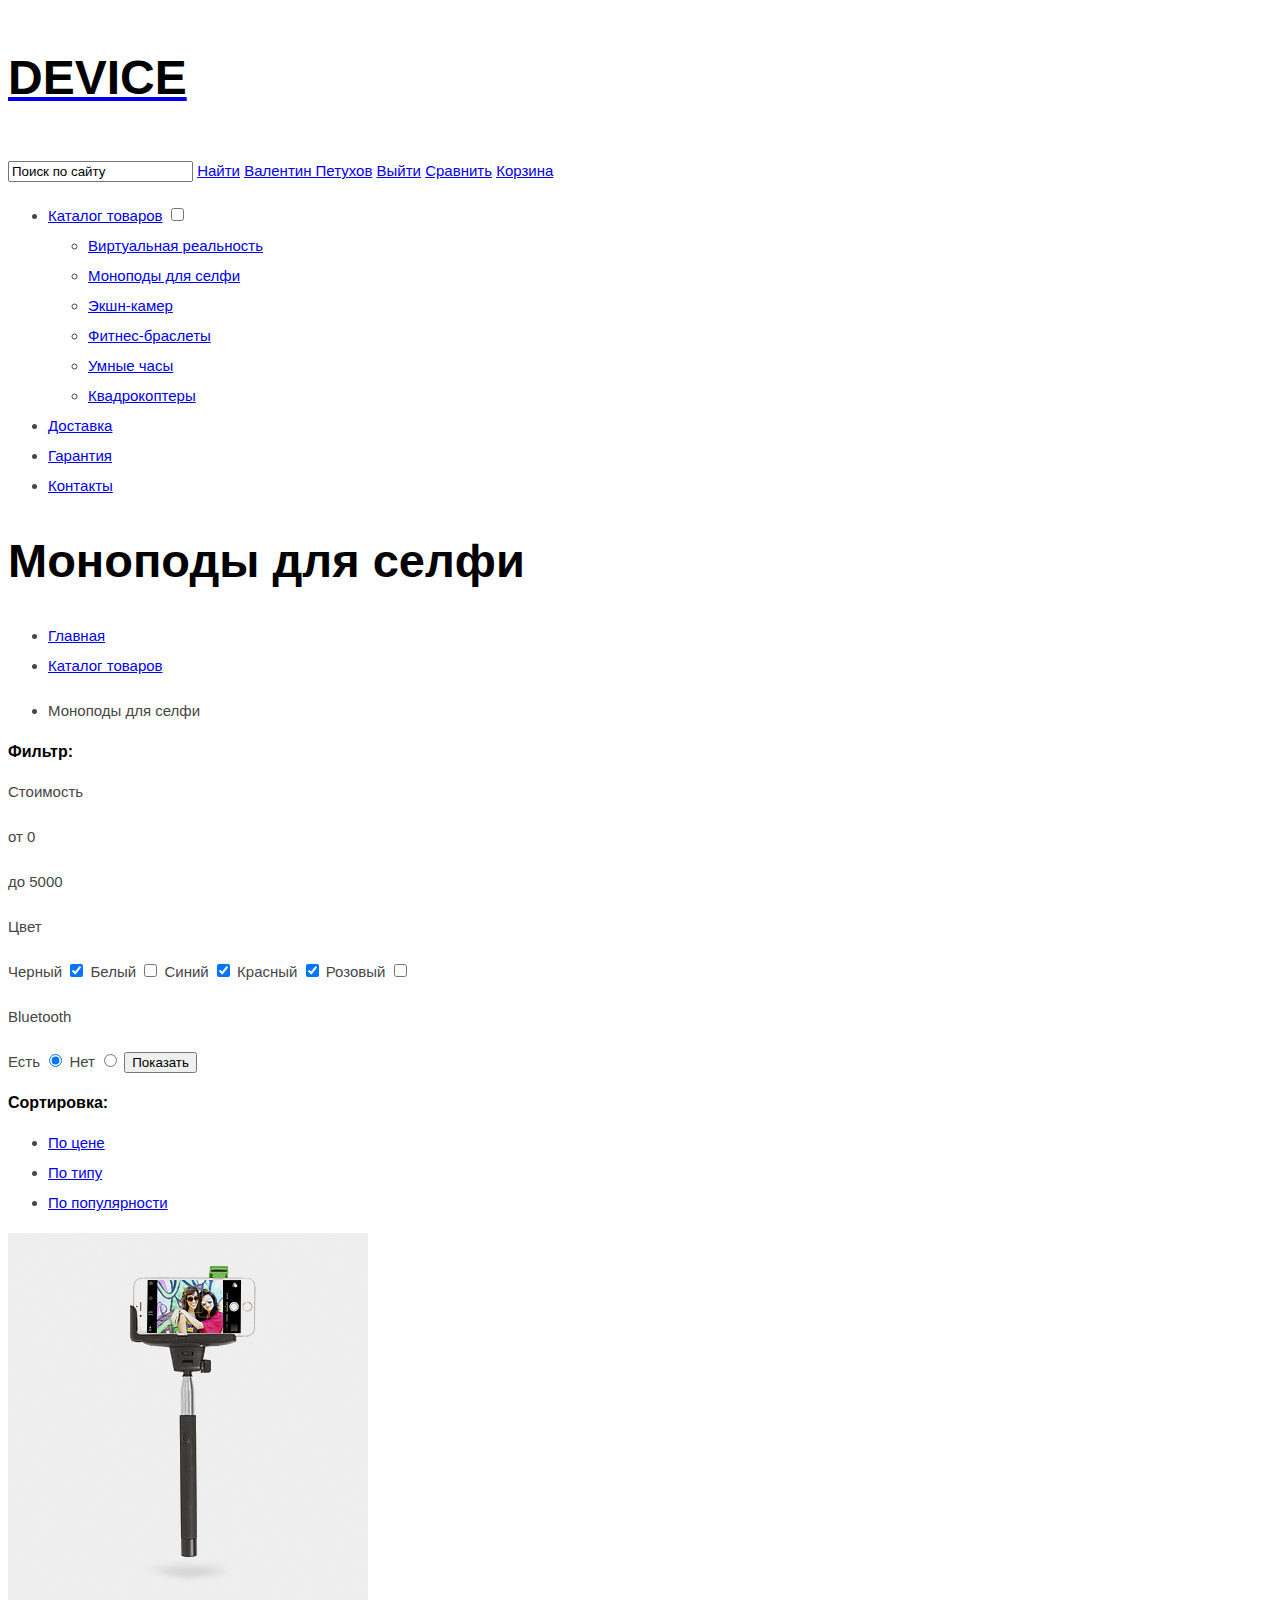
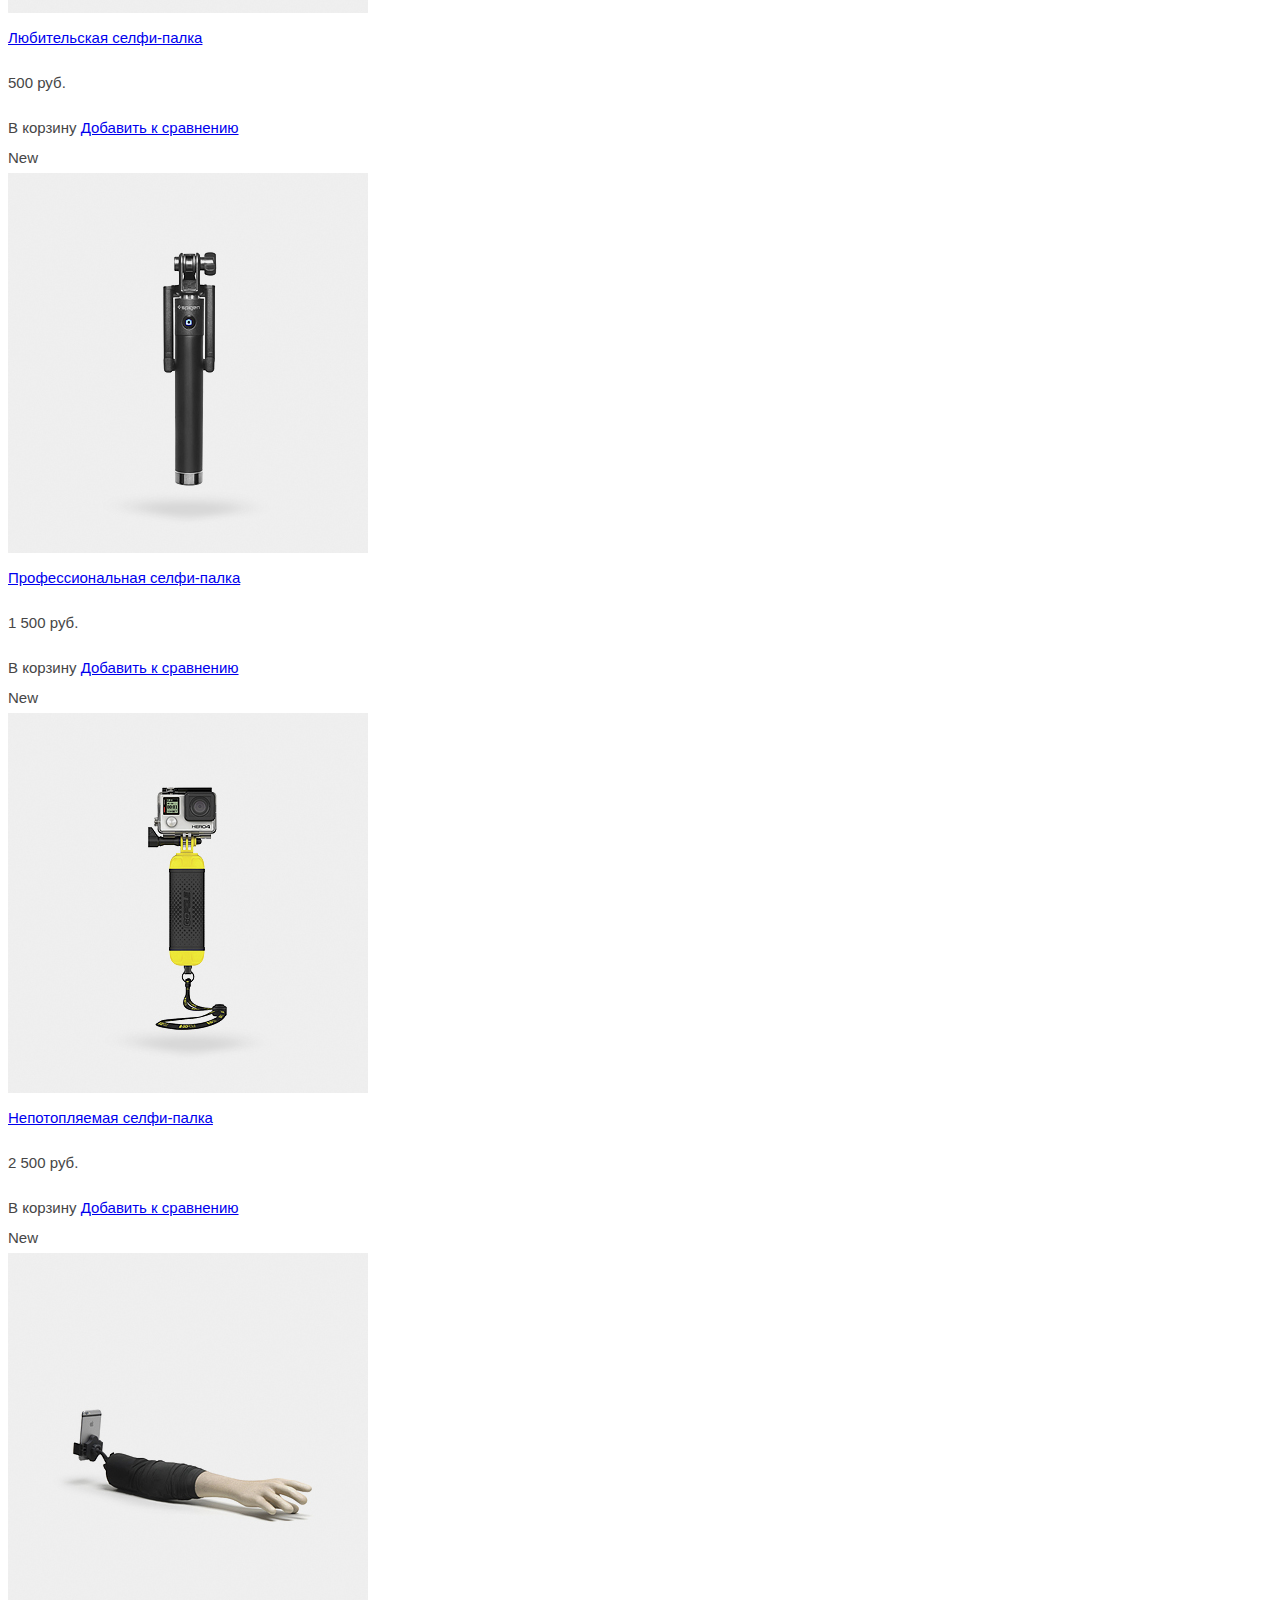
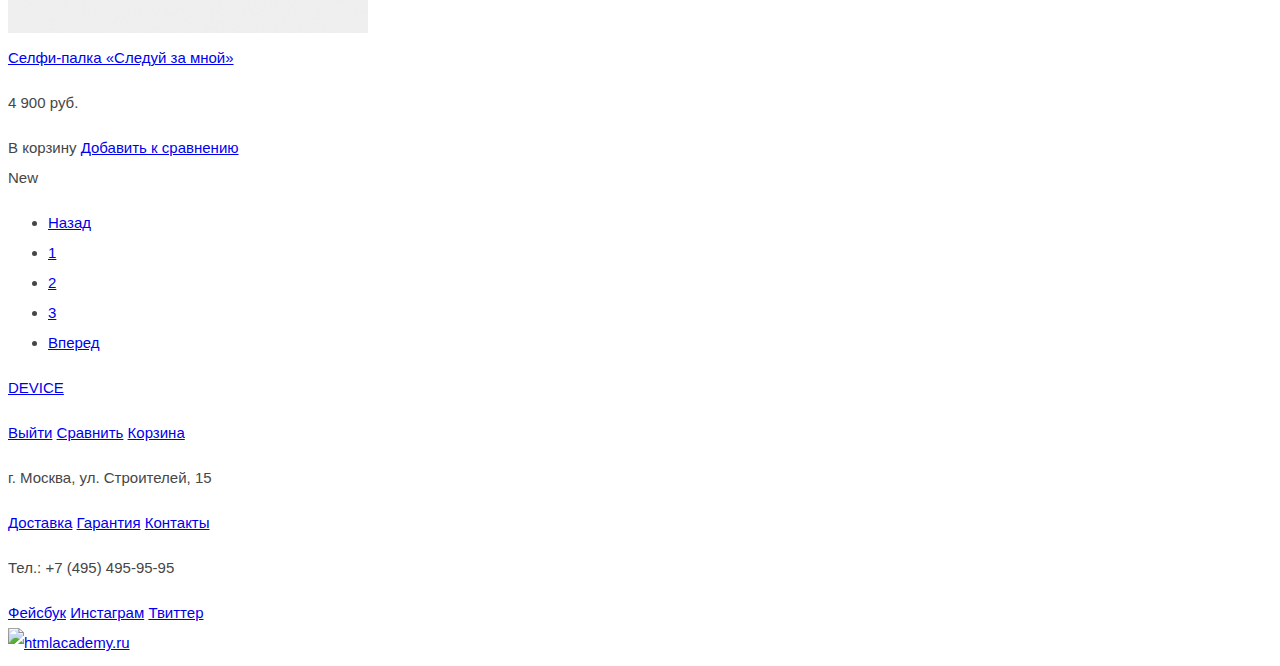
==== catalog.html @ cdef7f60 "Подготовил графику и текстовые стили" ====
<!DOCTYPE html>
<html lang="ru">
  <head>
    <meta charset="utf-8">
    <title>HTML Academy: Девайс</title>
    <link href="css/style.css" rel="stylesheet">
  </head>
  <body>
    <header class="main-header">
      <div class="header-container">
        <!--Лого, с ссылкой на главную-->
        <a href="/">
          <p class="header-logo">DEVICE</p>
        </a>
        <!--Контейнер с полем поиска, ссылками:
        на профиль, выйти, сравнить, корзина-->
        <div class="user-block">
          <input class="user-block-search" type="text" name="search"
          value="Поиск по сайту">
          <a class="btn-search" href="#">Найти</a> <!--?Кнопка Найти уникальная?-->
          <a class="user-block-person" href="#">Валентин Петухов</a>
          <a class="user-block-logout user-block-logout-active" href="#">Выйти</a>
          <a class="user-block-compare" href="#">Сравнить</a>
          <a class="user-block-basket" href="#">Корзина</a>
        </div>
        <!--Главное меню и выпадающее-->
        <nav class="main-nav">
          <ul class="main-nav-items">
            <li class="main-nav-item">
              <a class="main-nav-link" href="#">Каталог товаров</a>
              <input class="catalog-menu catalog-menu-active" type="checkbox"
              name="plus">
              <!--Выпадающее меню-->
              <ul class="sub-nav-items">
                <li class="sub-nav-item">
                  <a class="sub-nav-link" href="#">Виртуальная реальность</a>
                </li>
                <li class="sub-nav-item">
                  <a class="sub-nav-link" href="#">Моноподы для селфи</a>
                </li>
                <li class="sub-nav-item">
                  <a class="sub-nav-link" href="#">Экшн-камер</a>
                </li>
                <li class="sub-nav-item">
                  <a class="sub-nav-link" href="#">Фитнес-браслеты</a>
                </li>
                <li class="sub-nav-item">
                  <a class="sub-nav-link" href="#">Умные часы</a>
                </li>
                <li class="sub-nav-item">
                  <a class="sub-nav-link" href="#">Квадрокоптеры</a>
                </li>
              </ul>
            </li>
            <li class="main-nav-item">
              <a class="main-nav-link" href="#">Доставка</a>
            </li>
            <li class="main-nav-item">
              <a class="main-nav-link" href="#">Гарантия</a>
            </li>
            <li class="main-nav-item">
              <a class="main-nav-link" href="#">Контакты</a>
            </li>
          </ul>
        </nav>
      </div>
    </header>
    <main class="page-main">
      <!--Контейнер с заголовком, хлебными крошками, формой фильтрации,
      инструментами сортировки, отсортированными товарами, пагинацией-->
      <div class="page-main-container">
        <!--Блок с заголовком и хлебными крошками-->
          <h1 class="main-title">Моноподы для селфи</h1>
          <ul class="breadcrumbs">
            <li class="breadcrumbs-item">
              <a href="#">Главная</a>
            </li>
            <li class="breadcrumbs-item">
              <a href="#">Каталог товаров</a>
            </li>
            <li class="breadcrumbs-item">
              <p>Моноподы для селфи</p>
            </li>
          </ul>
        <!--Контейнер с формой фильтрации, инструментами сортировки,
        отсортированными товарами, пагинацией-->
        <div class="catalog">
          <!--Контейнер с формой фильтрации-->
          <div class="catalog-filter">
            <!--Форма с параметрами фильтрации-->
            <form class="form-filter" method="get">
              <p class="filter-title">Фильтр:</p>
              <p class="filter-txt">Стоимость</p>
              <!--Слайдер задает критерии по цене-->
              <div class="filter-slider">
                <div class="slider-stroke slider-stroke-lightgray"></div>
                <div class="slider-stroke slider-stroke-lightgreen"></div>
                <div class="slider-circle"></div>
                <div class="slider-circle"></div>
                <p class="slider-txt">от 0</p>
                <p class="slider-txt">до 5000</p>
              </div>
              <!--Чекбоксы по цветам и радиобаттоны bluetooth-->
              <p class="filter-txt">Цвет</p>
              <label>
                <span>Черный</span>
                <input class="color-choose" id="color-black" type="checkbox"
                name="black" checked>
              </label>
              <label>
                <span>Белый</span>
                <input class="color-choose" id="color-white" type="checkbox"
                name="white">
              </label>
              <label>
                <span>Синий</span>
                <input class="color-choose" id="color-blue" type="checkbox"
                name="blue" checked>
              </label>
              <label>
                <span>Красный</span>
                <input class="color-choose" id="color-red" type="checkbox"
                name="red" checked>
              </label>
              <label>
                <span>Розовый</span>
                <input class="color-choose" id="color-pink" type="checkbox"
                name="pink">
              </label>
              <!--Ниже радиобаттоны bluetooth-->
              <p class="filter-txt">Bluetooth</p>
              <label>
                <span>Есть</span>
                <input class="bluetooth-check" id="bluetooth-yes" type="radio"
                name="bluetooth-check" value="yes" checked> <!--Хорошо ли называть одинаково class и name?-->
              </label>
              <label>
                <span>Нет</span>
                <input class="bluetooth-check" id="bluetooth-no" type="radio"
                name="bluetooth-check" value="no">
              </label>
              <button class="btn" type="submit">Показать</button>
            </form>
          </div>
          <!--Контейнер содержит контейнеры с сортировкой,
          выдачей товаров, пагинацией-->
          <div class="catalog-content">
            <!--Контейнер содержит инструменты сортировки-->
            <div class="catalog-sort">
              <p class="catalog-sort-title">Сортировка:</p>
              <ul class="catalog-sort-menu">
                <li class="sort-menu-item sort-menu-item-active">
                  <a href="#">По цене</a>
                </li>
                <li class="sort-menu-item">
                  <a href="#">По типу</a>
                </li>
                <li class="sort-menu-item">
                  <a href="#">По популярности</a>
                </li>
              </ul>
              <div class="sort-menu-arrow-up"></div>
              <div class="sort-menu-arrow-down sort-menu-arrow-down-active"></div>
            </div>
            <!--Контейнер содержит отсортированные товары-->
            <div class="catalog-items">
              <!--Карточка товара-->
              <div class="catalog-item">
                <!--Картинка товара-->
                <img class="item-img" src="img/catalog-item-1.jpg"
                width="360" height="380" alt="Любительская селфи-палка"> <!--При наведении на картинку, она фейдится-->
                <!--Название товара (ссылка)-->
                <div class="item-txt">
                  <a class="item-name" href="#"> <!-- * 3.13 Ссылкой на отдельную страницу товара является только название товара (отдельную страницу верстать не нужно).-->
                    Любительская селфи-палка
                  </a>
                  <p class="item-price">500 руб.</p>
                </div>
                <div class="item-to-basket">
                <a class="btn">В корзину</a>
                <a class="add-to-compare" href="#">Добавить к сравнению</a>
                </div>
                <div class="new-sign"> <!--* 3.15 У любого товара может быть метка «new»-->
                  New
                </div>
              </div>
              <!--Карточка товара-->
              <div class="catalog-item">
                <img class="item-img" src="img/catalog-item-2.jpg"
                width="360" height="380" alt="Профессиональная селфи-палка"> <!--При наведении на картинку, она фейдится-->
                <div class="item-txt">
                  <a class="item-name" href="#"> <!-- * 3.13 Ссылкой на отдельную страницу товара является только название товара (отдельную страницу верстать не нужно).-->
                    Профессиональная селфи-палка
                  </a>
                  <p class="item-price">1 500 руб.</p>
                </div>
                <div class="item-to-basket">
                <a class="btn">В корзину</a>
                <a class="add-to-compare" href="#">Добавить к сравнению</a>
                </div>
                <div class="new-sign"> <!--* 3.15 У любого товара может быть метка «new»-->
                  New
                </div>
              </div>
              <!--Карточка товара-->
              <div class="catalog-item">
                <img class="item-img" src="img/catalog-item-3.jpg"
                width="360" height="380" alt="Непотопляемая селфи-палка"> <!--При наведении на картинку, она фейдится-->
                <div class="item-txt">
                  <a class="item-name" href="#"> <!-- * 3.13 Ссылкой на отдельную страницу товара является только название товара (отдельную страницу верстать не нужно).-->
                    Непотопляемая селфи-палка
                  </a>
                  <p class="item-price">2 500 руб.</p>
                </div>
                <div class="item-to-basket">
                <a class="btn">В корзину</a>
                <a class="add-to-compare" href="#">Добавить к сравнению</a>
                </div>
                <div class="new-sign"> <!--* 3.15 У любого товара может быть метка «new»-->
                  New
                </div>
              </div>
              <!--Карточка товара-->
              <div class="catalog-item">
                <img class="item-img" src="img/catalog-item-4.jpg" 
                width="360" height="380" alt="Селфи-палка «Следуй за мной»"> <!--При наведении на картинку, она фейдится-->
                <div class="item-txt">
                  <a class="item-name" href="#"> <!-- * 3.13 Ссылкой на отдельную страницу товара является только название товара (отдельную страницу верстать не нужно).-->
                    Селфи-палка «Следуй за мной»
                  </a>
                  <p class="item-price">4 900 руб.</p>
                </div>
                <div class="item-to-basket">
                <a class="btn">В корзину</a>
                <a class="add-to-compare" href="#">Добавить к сравнению</a>
                </div>
                <div class="new-sign new-sign-active"> <!--* 3.15 У любого товара может быть метка «new»-->
                  New
                </div>
              </div>
            </div>
            <!--Контейнер с пагинацией-->
            <ul class="pagination-items">
              <li class="pagination-item">
                <a href="#">Назад</a>
              </li>
              <li class="pagination-item pagination-item-active">
                <a href="#">1</a>
              </li>
              <li class="pagination-item">
                <a href="#">2</a>
              </li>
              <li class="pagination-item">
                <a href="#">3</a>
              </li>
              <li class="pagination-item">
                <a href="#">Вперед</a>
              </li>
            </ul>
          </div>
        </div>
      </div>
    </main>
    <footer class="main-footer">
      <div class="footer-container">
        <!--Контейнер с лого, войти, сравнить, корзина-->
        <div class="footer-user-block">
          <a href="/">
            <p class="footer-logo">DEVICE</p>
          </a>
          <a class="user-block-logout" href="#">Выйти</a>
          <a class="user-block-compare" href="#">Сравнить</a>
          <a class="user-block-basket" href="#">Корзина</a>
        </div>
        <!--Контейнер с телефоном, пунктами меню-->
        <div class="footer-nav-contacts">
          <p class="footer-address">г. Москва, ул. Строителей, 15</p>
          <a class="footer-nav-link" href="#">Доставка</a>
          <a class="footer-nav-link" href="#">Гарантия</a>
          <a class="footer-nav-link" href="#">Контакты</a>
          <p class="footer-phone">Тел.: +7 (495) 495-95-95</p>
        </div>
        <!--Контейнер с чертой, кнопками соцсетей, ссылкой на HTML academy-->
        <div class="footer-social">
          <div class="stroke stroke-yellow"></div>
          <div class="footer-social-items">
            <a class="social-btn social-btn-fb" href="#">Фейсбук</a>
            <a class="social-btn social-btn-insta" href="#">Инстаграм</a>
            <a class="social-btn social-btn-twi" href="#">Твиттер</a>
          </div>
          <div class="footer-copyright">
            <a class="footer-copyright-link"
            href="https://htmlacademy.ru/intensive/htmlcss">
              <img src="img/icon-HTMLacademy-logo.svg"
              width="27px" height="34px" alt="htmlacademy.ru">
            </a>
          </div>
        </div>
      </div>
    </footer>
  </body>
</html>
---- css/style.css ----
body {
  font-size: 15px;
  line-height: 30px;
  color: #464646;
  font-weight: 300;
  font-family: Open Sans, sans-serif;
}

/*Логотип*/
.header-logo {
  font-size: 48px; /*?Точно будем делать текстом?*/
  line-height: 60px;
  color: #000000;
  font-weight: 800;
  font-family: Gilroy, sans-serif;
  text-transform: capitalize;
}

/*Заголовок (слайдер)*/
.index-content-header {
  font-size: 47px;
  line-height: 57px;
  color: #000000;
  font-weight: 800;
  font-family: Gilroy, sans-serif;
}

/*Порядковый номер (слайдер)*/
.slider-number {
  font-size: 180px;
  line-height: 180px;
  color: #ffffff;
  font-weight: 800;
  font-family: Gilroy, sans-serif;
}

/*Заголовок таблицы (слайдер)*/
th {
  font-size: 13px;
  line-height: 20px;
  color: #464646;
  font-weight: 300;
  font-family: Open Sans, sans-serif;
}

/*Текст в таблице (слайдер)*/
td {
  font-size: 36px;
  line-height: 44px;
  color: #000000;
  font-weight: 300;
  font-family: Gilroy, sans-serif;
}

/*Заголовок каталога*/
.main-title {
  font-size: 47px;
  line-height: 57px;
  color: #000000;
  font-weight: 800;
  font-family: Gilroy, sans-serif;
}

/*Заголовок фильтра*/
.filter-title {
  font-size: 16px;
  line-height: 1.2em;
  color: #000000;
  font-weight: 800;
  font-family: Gilroy, sans-serif;
}

/*Заголовок сортировки*/
.catalog-sort-title {
  font-size: 16px;
  line-height: 1.2em;
  color: #000000;
  font-weight: 800;
  font-family: Gilroy, sans-serif;
}

/*Лучше сделать так?
.filter-title,
.catalog-sort-title {
  font-size: 16px;
  line-height: 1.2em;
  color: #000000;
  font-weight: 800;
  font-family: Gilroy, sans-serif;
}
*/
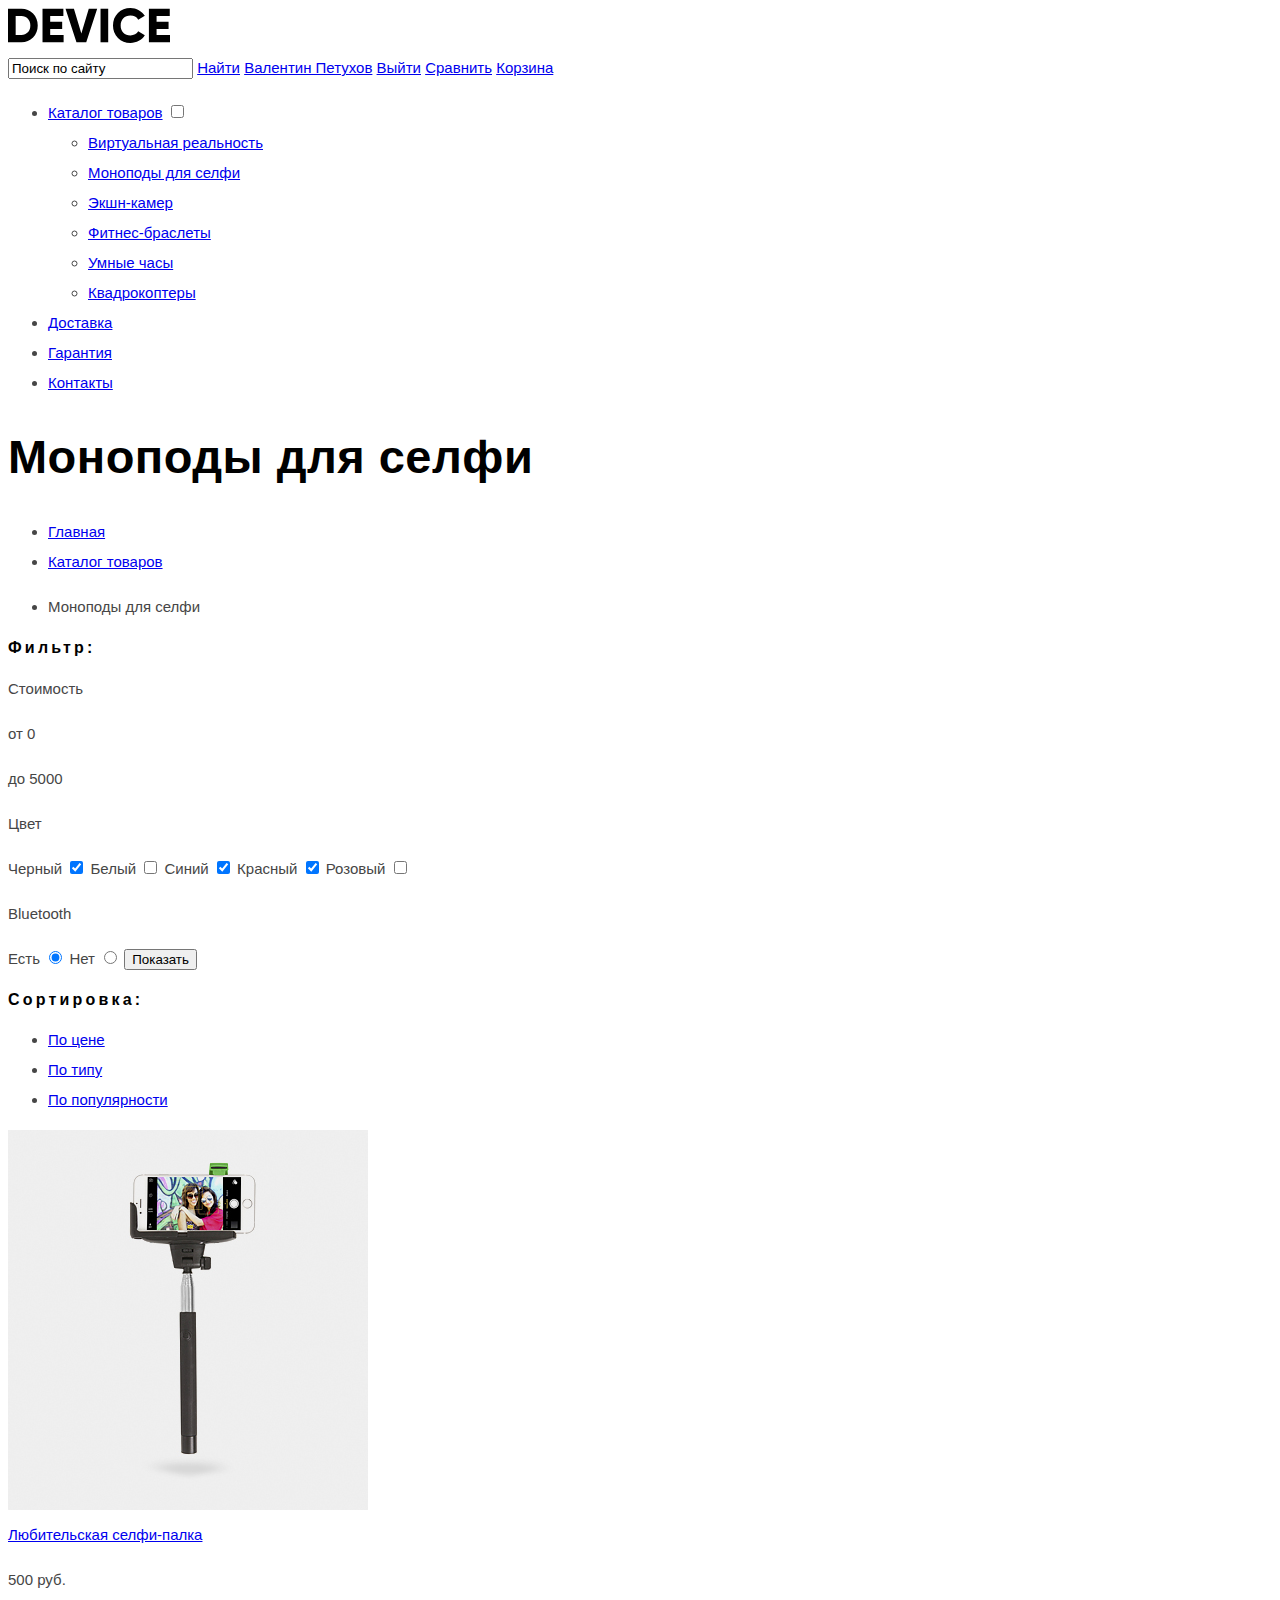
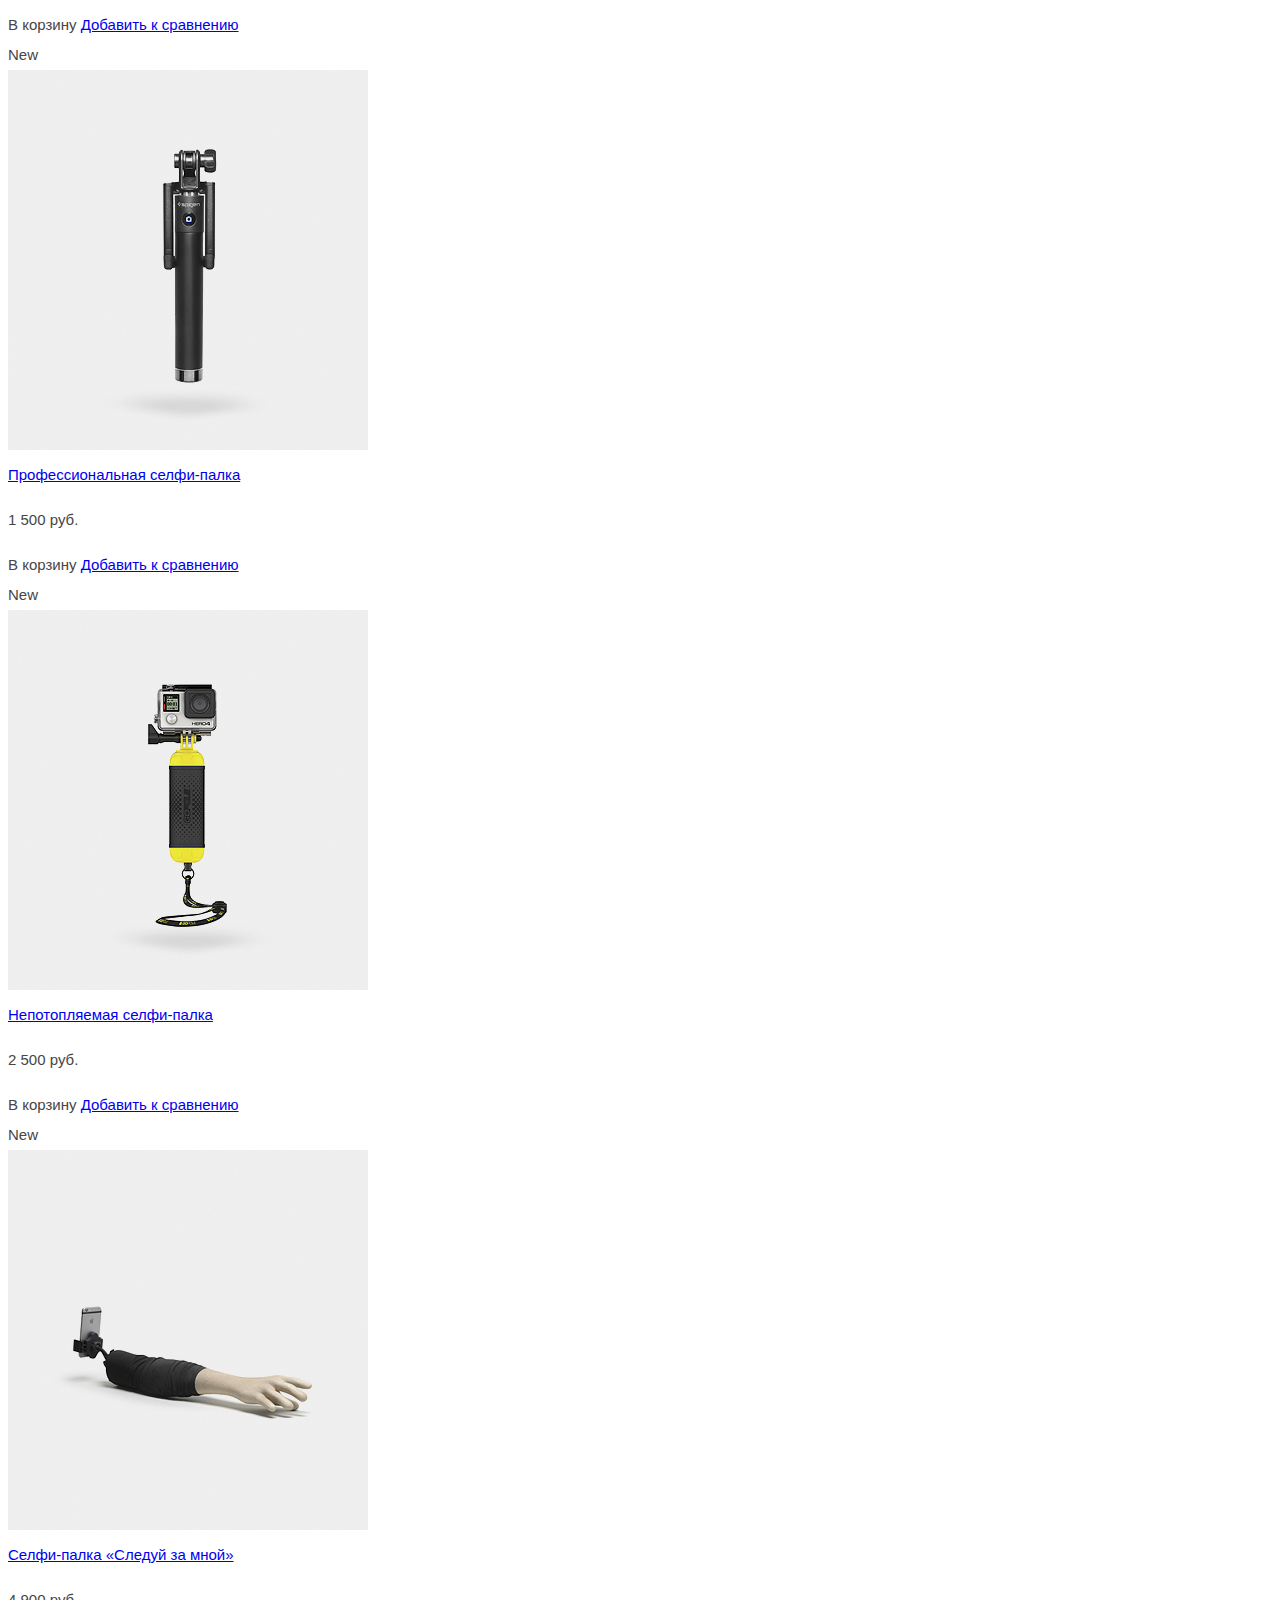
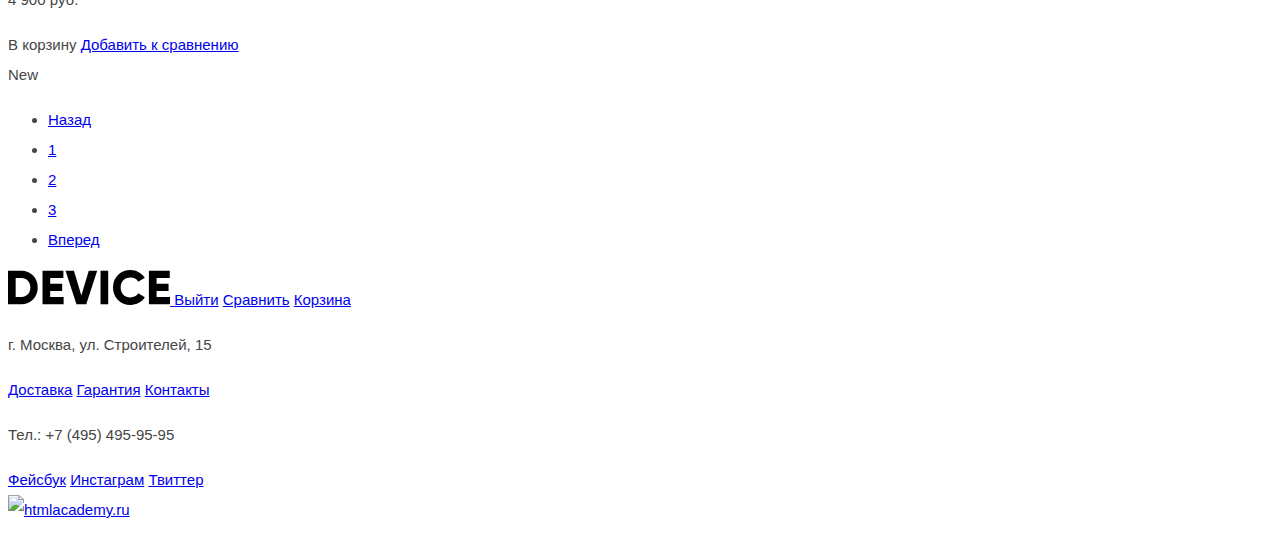
==== commit 69f16db3: "Добавил лого" ====
--- a/catalog.html
+++ b/catalog.html
@@ -10,7 +10,8 @@
       <div class="header-container">
         <!--Лого, с ссылкой на главную-->
         <a href="/">
-          <p class="header-logo">DEVICE</p>
+          <img class="header-logo" src="img/logo-device.svg"
+          width="162" height="35" alt="Возможно лучший магазин для гиков)">
         </a>
         <!--Контейнер с полем поиска, ссылками:
         на профиль, выйти, сравнить, корзина-->
@@ -222,7 +223,7 @@
               </div>
               <!--Карточка товара-->
               <div class="catalog-item">
-                <img class="item-img" src="img/catalog-item-4.jpg" 
+                <img class="item-img" src="img/catalog-item-4.jpg"
                 width="360" height="380" alt="Селфи-палка «Следуй за мной»"> <!--При наведении на картинку, она фейдится-->
                 <div class="item-txt">
                   <a class="item-name" href="#"> <!-- * 3.13 Ссылкой на отдельную страницу товара является только название товара (отдельную страницу верстать не нужно).-->
@@ -266,7 +267,8 @@
         <!--Контейнер с лого, войти, сравнить, корзина-->
         <div class="footer-user-block">
           <a href="/">
-            <p class="footer-logo">DEVICE</p>
+            <img class="footer-logo" src="img/logo-device.svg"
+            width="162" height="35" alt="Возможно лучший магазин для гиков)">
           </a>
           <a class="user-block-logout" href="#">Выйти</a>
           <a class="user-block-compare" href="#">Сравнить</a>
--- a/css/style.css
+++ b/css/style.css
@@ -1,91 +1,61 @@
 body {
-  font-size: 15px;
-  line-height: 30px;
+  font: 300 15px / 30px OpenSans, sans-serif;
   color: #464646;
-  font-weight: 300;
-  font-family: Open Sans, sans-serif;
 }
 
 /*Логотип*/
 .header-logo {
-  font-size: 48px; /*?Точно будем делать текстом?*/
-  line-height: 60px;
+  font: 800 48px / 57.6px Gilroy, sans-serif;
+  letter-spacing: 0.48px; /*Не забыть! В тексте О нас и Контактах, адресе и телефоне значение межбуквенного — 0*/
   color: #000000;
-  font-weight: 800;
-  font-family: Gilroy, sans-serif;
   text-transform: capitalize;
 }
 
 /*Заголовок (слайдер)*/
 .index-content-header {
-  font-size: 47px;
-  line-height: 57px;
+  font: 800 47px / 56.4px Gilroy, sans-serif;
+  letter-spacing: 0.47px;
   color: #000000;
-  font-weight: 800;
-  font-family: Gilroy, sans-serif;
 }
 
 /*Порядковый номер (слайдер)*/
 .slider-number {
-  font-size: 180px;
-  line-height: 180px;
+  font: 800 179.2px / 215.04px Gilroy, sans-serif;
+  letter-spacing: 1.792px;
   color: #ffffff;
-  font-weight: 800;
-  font-family: Gilroy, sans-serif;
 }
 
 /*Заголовок таблицы (слайдер)*/
-th {
-  font-size: 13px;
-  line-height: 20px;
+.slider-table th {
+  font: 300 13px / 20px Open Sans, sans-serif;
+  letter-spacing: 0.13px;
   color: #464646;
-  font-weight: 300;
-  font-family: Open Sans, sans-serif;
 }
 
 /*Текст в таблице (слайдер)*/
-td {
-  font-size: 36px;
-  line-height: 44px;
+.slider-table td {
+  font: 300 36px / 43.2px Gilroy, sans-serif;
+  letter-spacing: 0.36px;
   color: #000000;
-  font-weight: 300;
-  font-family: Gilroy, sans-serif;
 }
 
 /*Заголовок каталога*/
 .main-title {
-  font-size: 47px;
-  line-height: 57px;
+  font: 800 47px / 56.4px Gilroy, sans-serif;
+  letter-spacing: 0.47px;
   color: #000000;
-  font-weight: 800;
-  font-family: Gilroy, sans-serif;
 }
 
 /*Заголовок фильтра*/
 .filter-title {
-  font-size: 16px;
-  line-height: 1.2em;
+  font: 800 16px / 19.2px Gilroy, sans-serif;
+  letter-spacing: 3.2px;
   color: #000000;
-  font-weight: 800;
-  font-family: Gilroy, sans-serif;
 }
 
 /*Заголовок сортировки*/
 .catalog-sort-title {
-  font-size: 16px;
-  line-height: 1.2em;
+  font: 800 16px / 19.2px Gilroy, sans-serif;
+  letter-spacing: 3.2px;
   color: #000000;
-  font-weight: 800;
-  font-family: Gilroy, sans-serif;
 }
-
-/*Лучше сделать так?
-.filter-title,
-.catalog-sort-title {
-  font-size: 16px;
-  line-height: 1.2em;
-  color: #000000;
-  font-weight: 800;
-  font-family: Gilroy, sans-serif;
-}
-*/
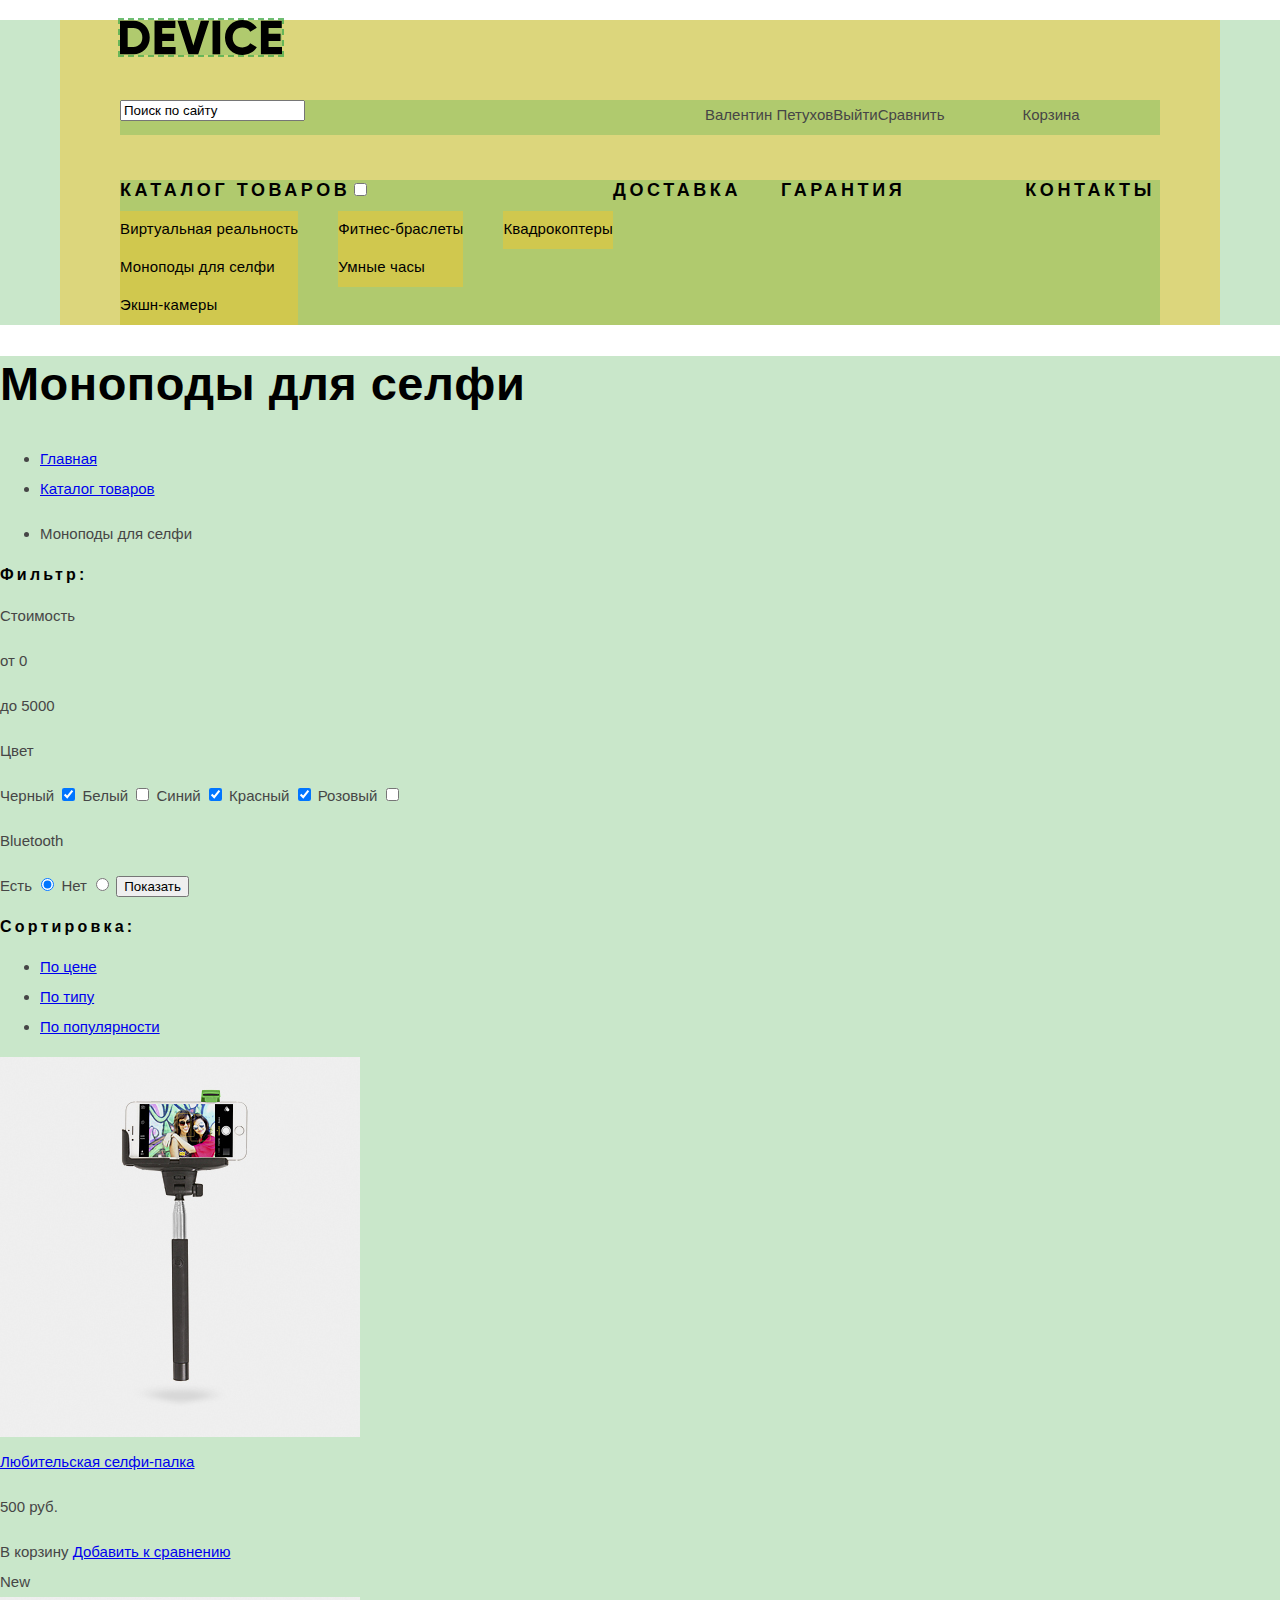
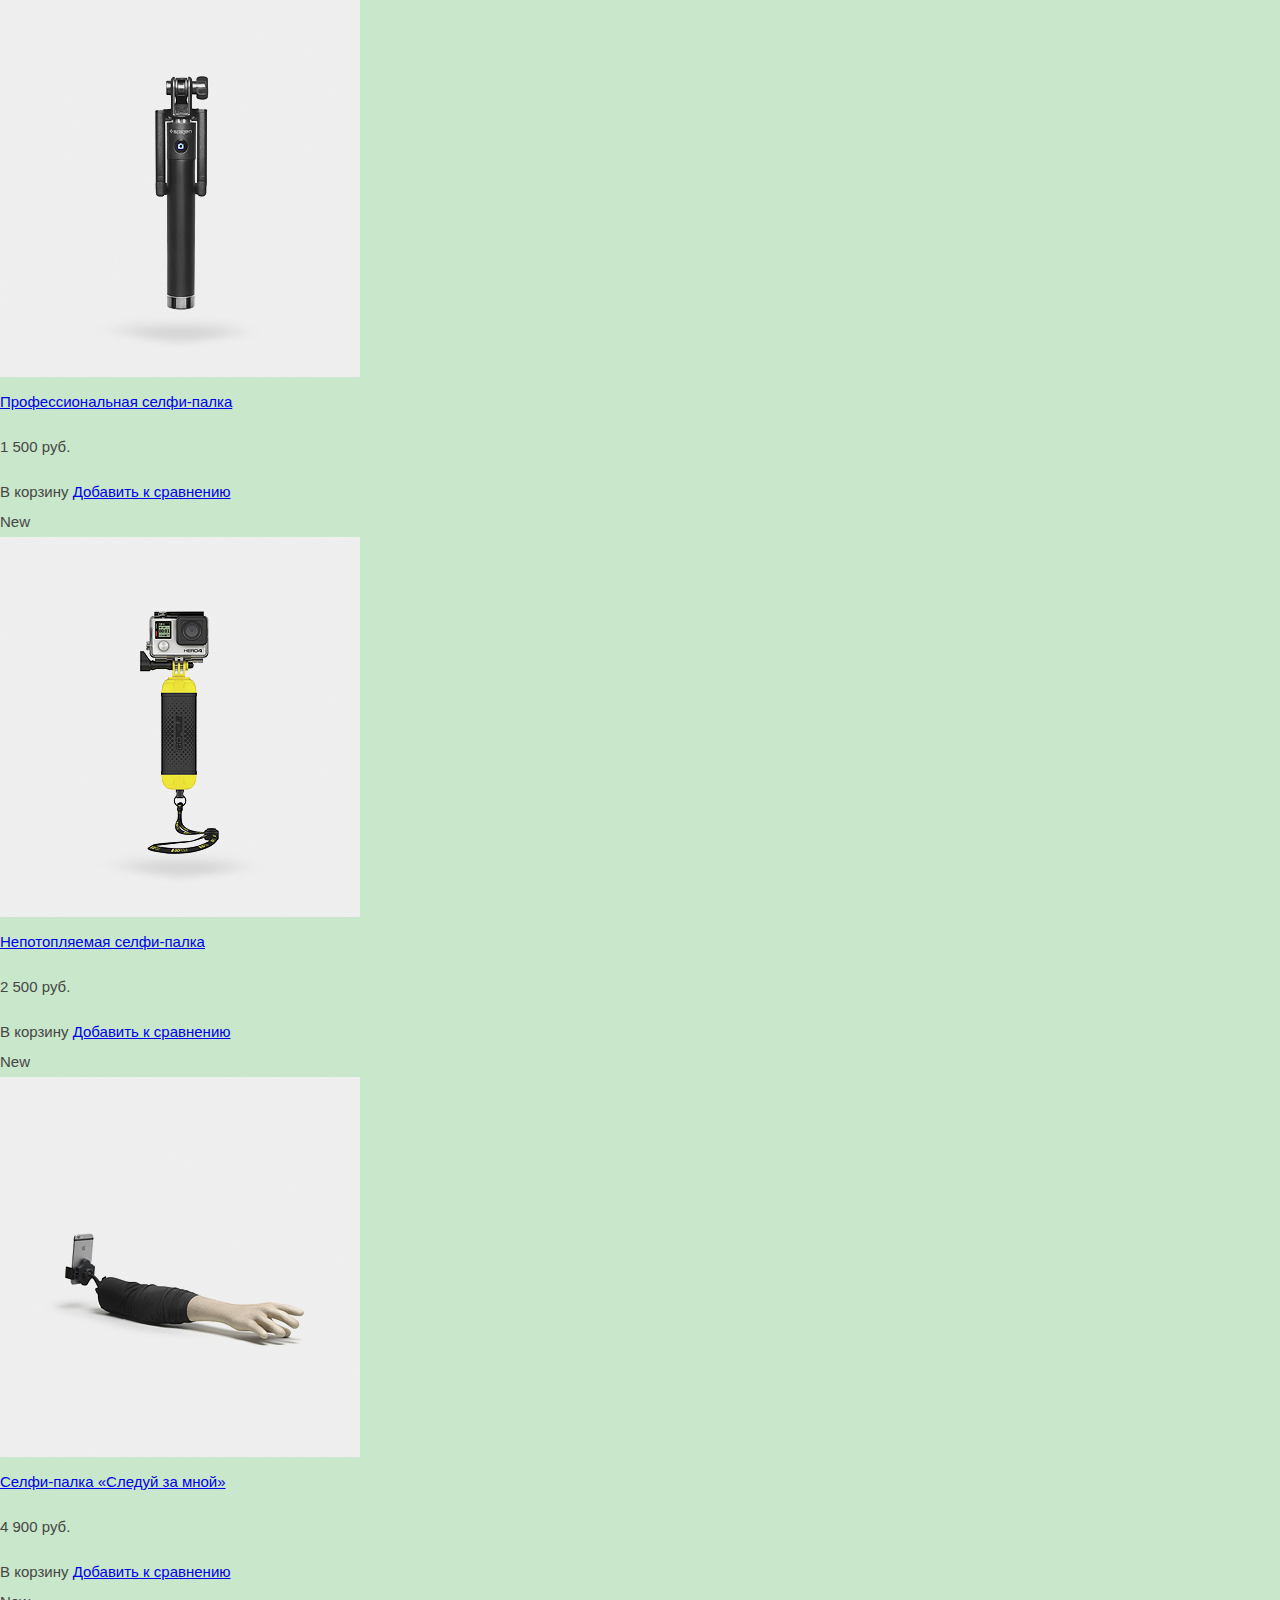
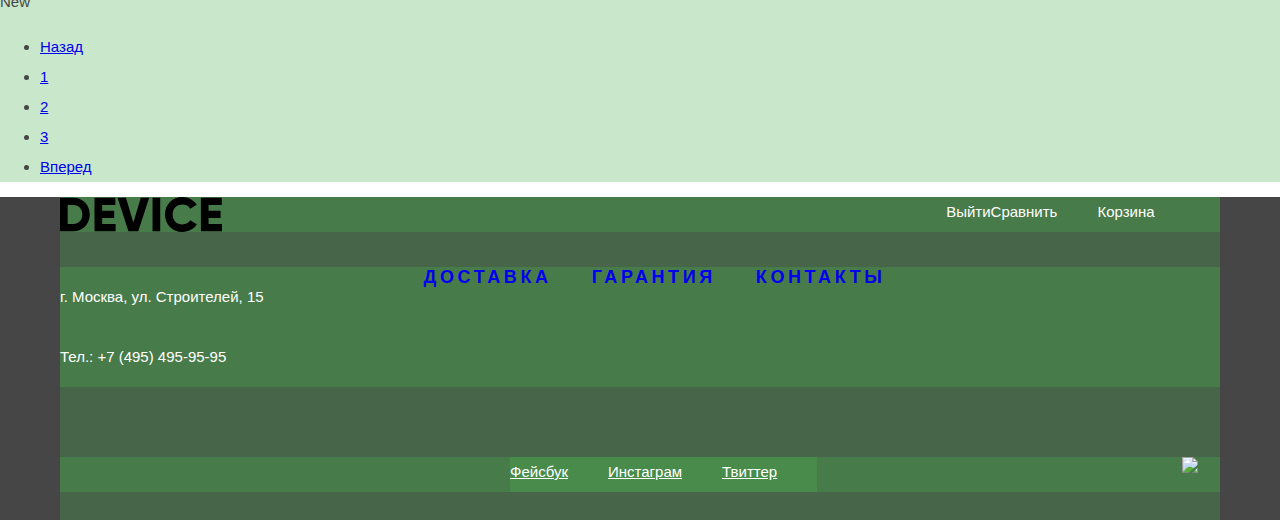
==== commit f278e2a9: "Правки в разметку Каталога" ====
--- a/catalog.html
+++ b/catalog.html
@@ -8,11 +8,8 @@
   <body>
     <header class="main-header">
       <div class="header-container">
-        <!--Лого, с ссылкой на главную-->
-        <a href="/">
-          <img class="header-logo" src="img/logo-device.svg"
-          width="162" height="35" alt="Возможно лучший магазин для гиков)">
-        </a>
+        <img class="header-logo" src="img/logo-device.svg"
+        width="162" height="35" alt="Возможно лучший магазин для гиков)">
         <!--Контейнер с полем поиска, ссылками:
         на профиль, выйти, сравнить, корзина-->
         <div class="user-block">
@@ -28,30 +25,38 @@
         <nav class="main-nav">
           <ul class="main-nav-items">
             <li class="main-nav-item">
-              <a class="main-nav-link" href="#">Каталог товаров</a>
-              <input class="catalog-menu catalog-menu-active" type="checkbox"
-              name="plus">
+              <div class="main-nav-link-main">
+                <a class="main-nav-link" href="#">Каталог товаров</a>
+                <input class="catalog-menu catalog-menu-active" type="checkbox"
+                name="plus">
+              </div>
               <!--Выпадающее меню-->
-              <ul class="sub-nav-items">
-                <li class="sub-nav-item">
-                  <a class="sub-nav-link" href="#">Виртуальная реальность</a>
-                </li>
-                <li class="sub-nav-item">
-                  <a class="sub-nav-link" href="#">Моноподы для селфи</a>
-                </li>
-                <li class="sub-nav-item">
-                  <a class="sub-nav-link" href="#">Экшн-камер</a>
-                </li>
-                <li class="sub-nav-item">
-                  <a class="sub-nav-link" href="#">Фитнес-браслеты</a>
-                </li>
-                <li class="sub-nav-item">
-                  <a class="sub-nav-link" href="#">Умные часы</a>
-                </li>
-                <li class="sub-nav-item">
-                  <a class="sub-nav-link" href="#">Квадрокоптеры</a>
-                </li>
-              </ul>
+              <div class="main-nav-link-sub">
+                <ul id="sub-nav-items-col-1" class="sub-nav-items">
+                  <li class="sub-nav-item">
+                    <a class="sub-nav-link" href="#">Виртуальная реальность</a>
+                  </li>
+                  <li class="sub-nav-item">
+                    <a class="sub-nav-link" href="#">Моноподы для селфи</a>
+                  </li>
+                  <li class="sub-nav-item">
+                    <a class="sub-nav-link" href="#">Экшн-камеры</a>
+                  </li>
+                </ul>
+                <ul id="sub-nav-items-col-2" class="sub-nav-items">
+                  <li class="sub-nav-item">
+                    <a class="sub-nav-link" href="#">Фитнес-браслеты</a>
+                  </li>
+                  <li class="sub-nav-item">
+                    <a class="sub-nav-link" href="#">Умные часы</a>
+                  </li>
+                </ul>
+                <ul id="sub-nav-items-col-3" class="sub-nav-items">
+                  <li class="sub-nav-item">
+                    <a class="sub-nav-link" href="#">Квадрокоптеры</a>
+                  </li>
+                </ul>
+              </div>
             </li>
             <li class="main-nav-item">
               <a class="main-nav-link" href="#">Доставка</a>
@@ -66,6 +71,7 @@
         </nav>
       </div>
     </header>
+    
     <main class="page-main">
       <!--Контейнер с заголовком, хлебными крошками, формой фильтрации,
       инструментами сортировки, отсортированными товарами, пагинацией-->
--- a/css/style.css
+++ b/css/style.css
@@ -1,43 +1,28 @@
+ @import "header.css";
+ @import "user_block.css";
+ @import "main_nav2.css";
+ @import "page_main.css";
+ @import "sliders.css";
+ @import "popular.css";
+ @import "services.css";
+ @import "logos.css";
+ @import "about_contacts.css";
+ @import "footer2.css";
+ @import "write_us.css";
+
 body {
   font: 300 15px / 30px OpenSans, sans-serif;
   color: #464646;
+  margin: 0;
+  padding: 0;
 }
 
-/*Логотип*/
-.header-logo {
-  font: 800 48px / 57.6px Gilroy, sans-serif;
-  letter-spacing: 0.48px; /*Не забыть! В тексте О нас и Контактах, адресе и телефоне значение межбуквенного — 0*/
-  color: #000000;
-  text-transform: capitalize;
+* {
+  box-sizing: border-box;
 }
 
-/*Заголовок (слайдер)*/
-.index-content-header {
-  font: 800 47px / 56.4px Gilroy, sans-serif;
-  letter-spacing: 0.47px;
-  color: #000000;
-}
 
-/*Порядковый номер (слайдер)*/
-.slider-number {
-  font: 800 179.2px / 215.04px Gilroy, sans-serif;
-  letter-spacing: 1.792px;
-  color: #ffffff;
-}
 
-/*Заголовок таблицы (слайдер)*/
-.slider-table th {
-  font: 300 13px / 20px Open Sans, sans-serif;
-  letter-spacing: 0.13px;
-  color: #464646;
-}
-
-/*Текст в таблице (слайдер)*/
-.slider-table td {
-  font: 300 36px / 43.2px Gilroy, sans-serif;
-  letter-spacing: 0.36px;
-  color: #000000;
-}
 
 /*Заголовок каталога*/
 .main-title {
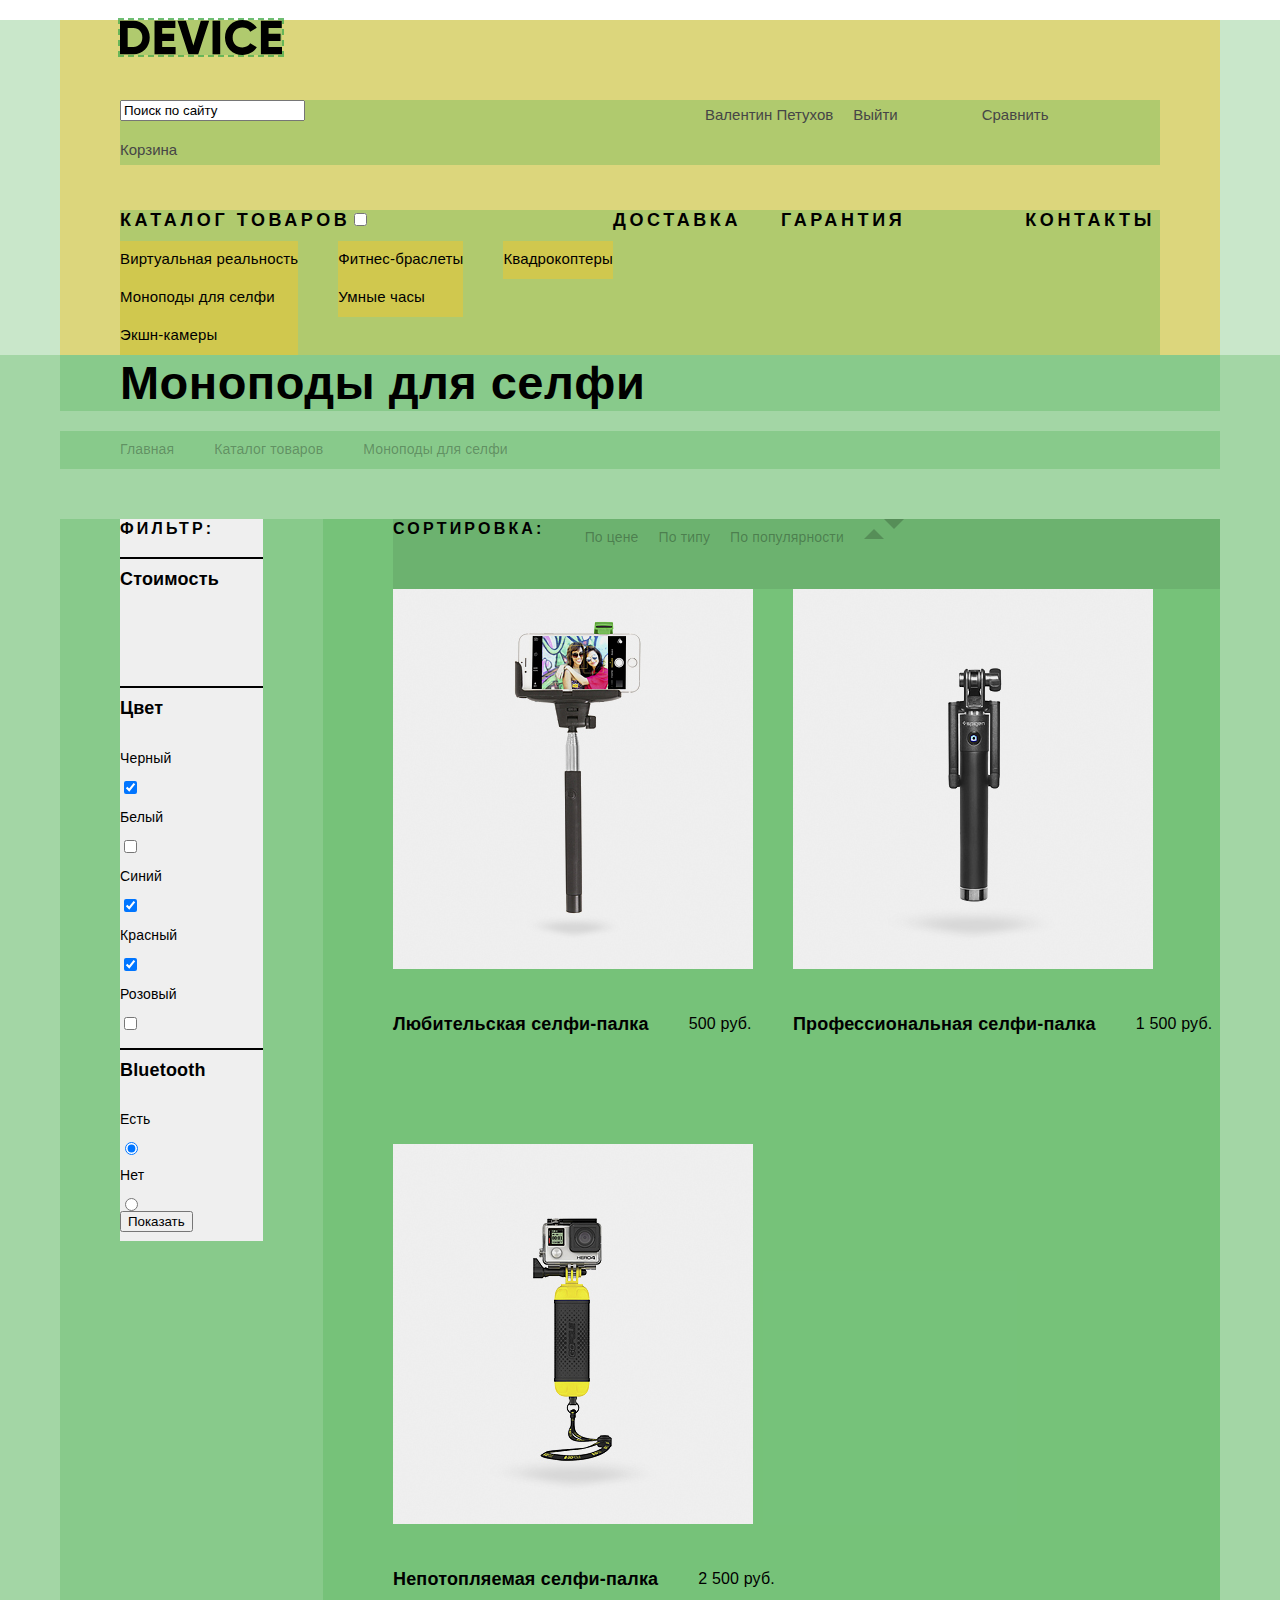
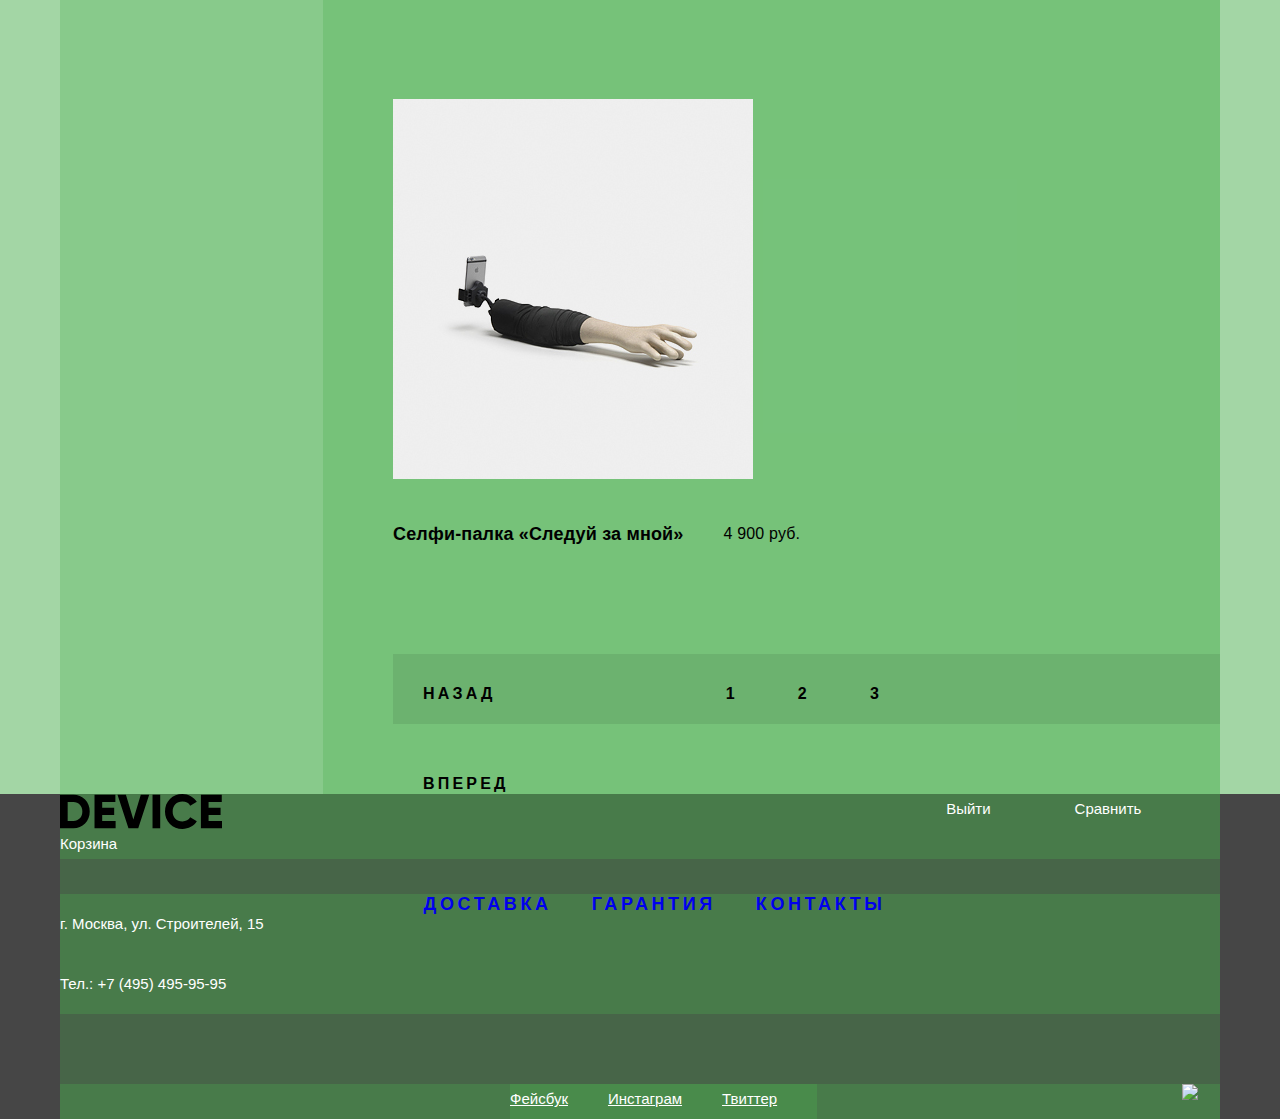
==== commit 8b6c119b: "Сделал сетку для Главной" ====
--- a/catalog.html
+++ b/catalog.html
@@ -71,24 +71,23 @@
         </nav>
       </div>
     </header>
-    
     <main class="page-main">
       <!--Контейнер с заголовком, хлебными крошками, формой фильтрации,
       инструментами сортировки, отсортированными товарами, пагинацией-->
       <div class="page-main-container">
         <!--Блок с заголовком и хлебными крошками-->
-          <h1 class="main-title">Моноподы для селфи</h1>
-          <ul class="breadcrumbs">
-            <li class="breadcrumbs-item">
-              <a href="#">Главная</a>
-            </li>
-            <li class="breadcrumbs-item">
-              <a href="#">Каталог товаров</a>
-            </li>
-            <li class="breadcrumbs-item">
-              <p>Моноподы для селфи</p>
-            </li>
-          </ul>
+        <h1 class="main-title">Моноподы для селфи</h1>
+        <ul class="breadcrumbs">
+          <li class="breadcrumbs-item">
+            <a href="#">Главная</a>
+          </li>
+          <li class="breadcrumbs-item">
+            <a href="#">Каталог товаров</a>
+          </li>
+          <li class="breadcrumbs-item">
+            <p>Моноподы для селфи</p>
+          </li>
+        </ul>
         <!--Контейнер с формой фильтрации, инструментами сортировки,
         отсортированными товарами, пагинацией-->
         <div class="catalog">
@@ -300,7 +299,7 @@
             <a class="footer-copyright-link"
             href="https://htmlacademy.ru/intensive/htmlcss">
               <img src="img/icon-HTMLacademy-logo.svg"
-              width="27px" height="34px" alt="htmlacademy.ru">
+              width="27" height="34" alt="htmlacademy.ru">
             </a>
           </div>
         </div>
--- a/css/style.css
+++ b/css/style.css
@@ -9,6 +9,7 @@
  @import "about_contacts.css";
  @import "footer2.css";
  @import "write_us.css";
+ @import "catalog_main.css";
 
 body {
   font: 300 15px / 30px OpenSans, sans-serif;
@@ -20,27 +21,3 @@
 * {
   box-sizing: border-box;
 }
-
-
-
-
-/*Заголовок каталога*/
-.main-title {
-  font: 800 47px / 56.4px Gilroy, sans-serif;
-  letter-spacing: 0.47px;
-  color: #000000;
-}
-
-/*Заголовок фильтра*/
-.filter-title {
-  font: 800 16px / 19.2px Gilroy, sans-serif;
-  letter-spacing: 3.2px;
-  color: #000000;
-}
-
-/*Заголовок сортировки*/
-.catalog-sort-title {
-  font: 800 16px / 19.2px Gilroy, sans-serif;
-  letter-spacing: 3.2px;
-  color: #000000;
-}
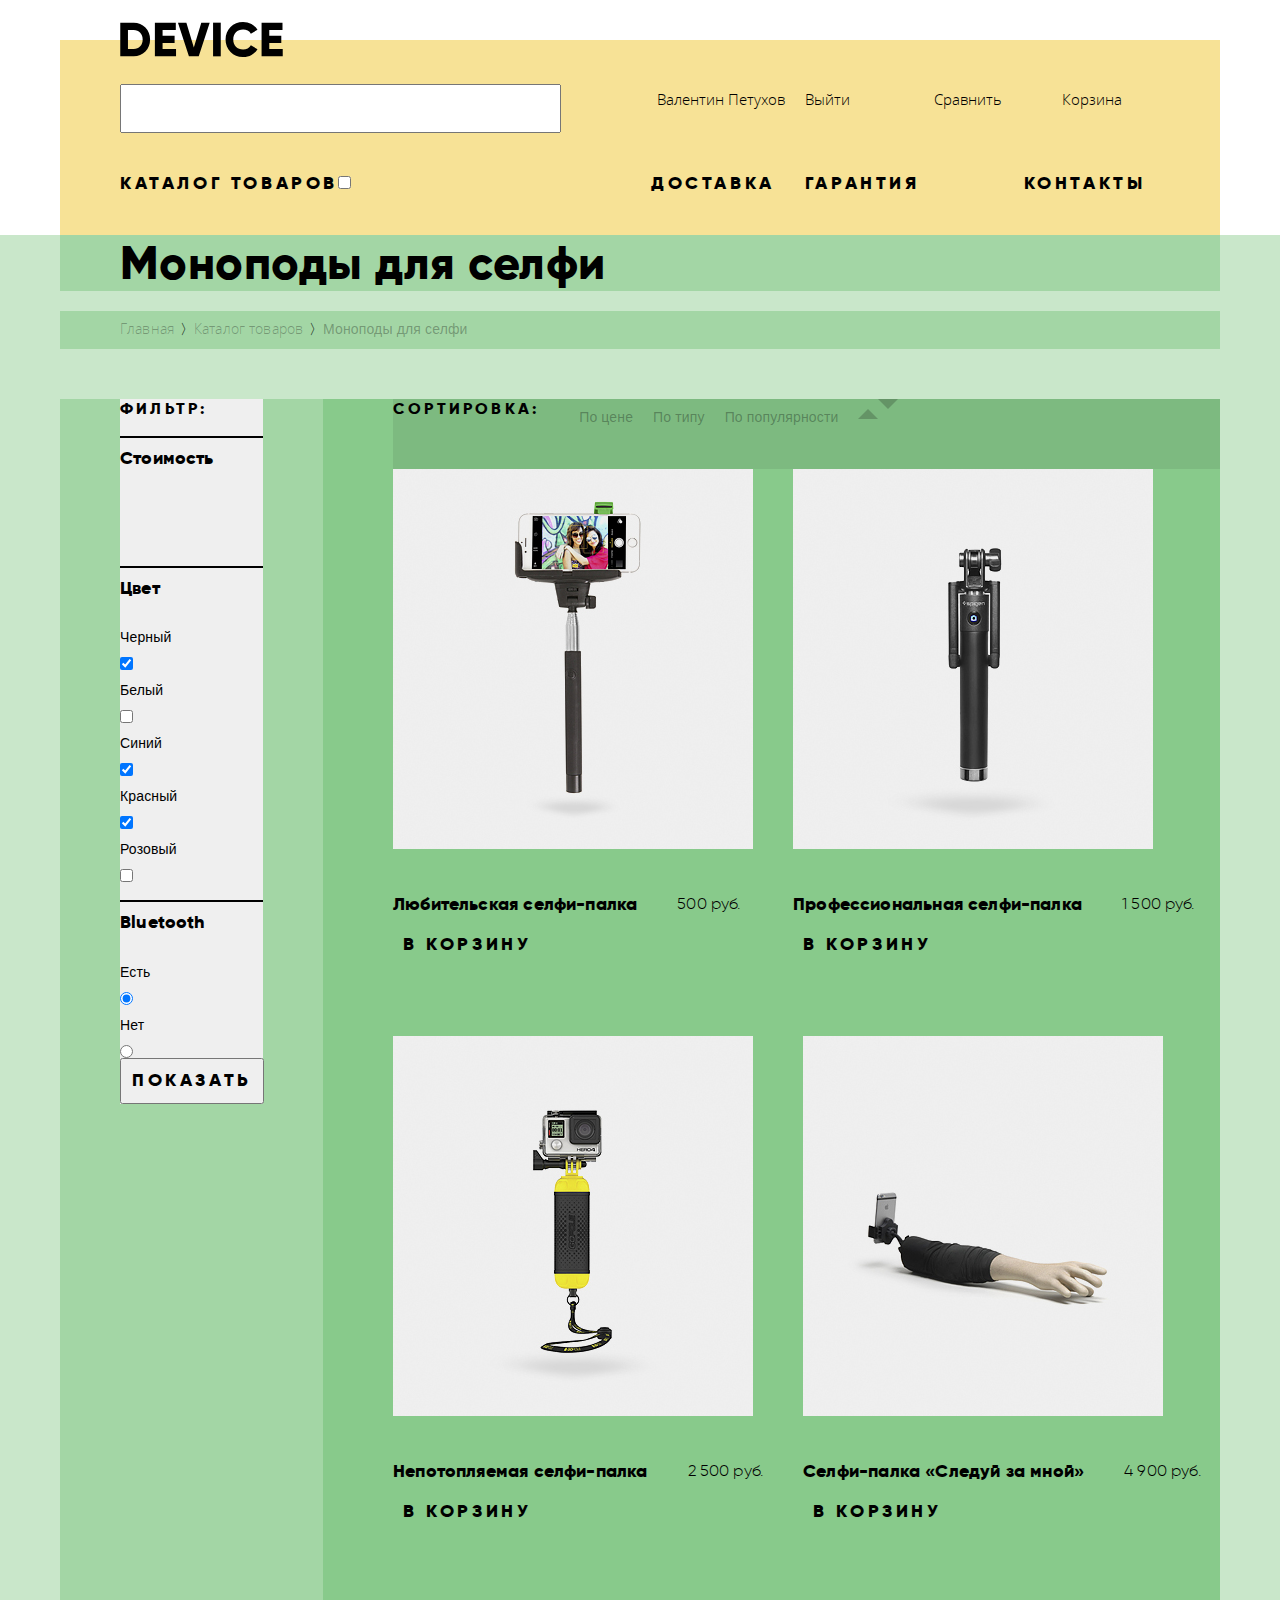
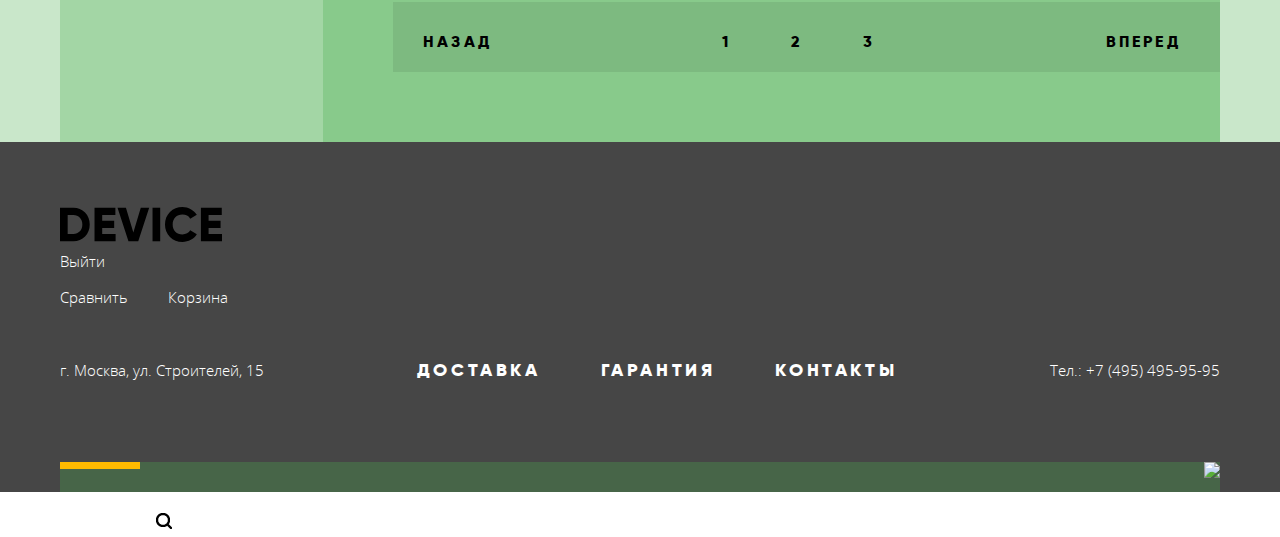
==== commit 577142d3: "Декоративные элементы на Главной" ====
--- a/catalog.html
+++ b/catalog.html
@@ -3,6 +3,8 @@
   <head>
     <meta charset="utf-8">
     <title>HTML Academy: Девайс</title>
+    <link rel="stylesheet" href="https://fonts.googleapis.com/css?family=PT+Sans+Narrow:400,700&amp;subset=latin,cyrillic">
+    <link href="css/normalize.css" rel="stylesheet">
     <link href="css/style.css" rel="stylesheet">
   </head>
   <body>
--- a/css/style.css
+++ b/css/style.css
@@ -1,18 +1,53 @@
- @import "header.css";
- @import "user_block.css";
- @import "main_nav2.css";
- @import "page_main.css";
- @import "sliders.css";
- @import "popular.css";
- @import "services.css";
- @import "logos.css";
- @import "about_contacts.css";
- @import "footer2.css";
- @import "write_us.css";
- @import "catalog_main.css";
+@import "header.css";
+@import "user_block.css";
+@import "main_nav2.css";
+@import "page_main.css";
+@import "sliders.css";
+@import "popular.css";
+@import "services.css";
+@import "logos.css";
+@import "about_contacts.css";
+@import "footer2.css";
+@import "write_us.css";
+@import "catalog_main.css";
+@import "btn.css";
+@import "stroke.css";
+
+@font-face {
+    font-family: 'Gilroy';
+    src: url('../fonts/gilroyextrabold.woff2') format('woff2'),
+         url('../fonts/gilroyextrabold.woff') format('woff');
+    font-weight: 800;
+    font-style: normal;
+}
+
+@font-face {
+    font-family: 'Gilroy';
+    src: url('../fonts/gilroylight.woff2') format('woff2'),
+         url('../fonts/gilroylight.woff') format('woff');
+    font-weight: 300;
+    font-style: normal;
+}
+
+@font-face {
+    font-family: 'Open Sans';
+    src: url('../fonts/opensans.woff2') format('woff2'),
+         url('../fonts/opensans.woff') format('woff');
+    font-weight: 400;
+    font-style: normal;
+}
+
+@font-face {
+    font-family: 'Open Sans';
+    src: url('../fonts/opensanslight.woff2') format('woff2'),
+         url('../fonts/opensanslight.woff') format('woff');
+    font-weight: 300;
+    font-style: normal;
+}
 
 body {
-  font: 300 15px / 30px OpenSans, sans-serif;
+  min-width: 1200px;
+  font: 300 15px / 30px 'Open Sans', sans-serif;
   color: #464646;
   margin: 0;
   padding: 0;
@@ -21,3 +56,60 @@
 * {
   box-sizing: border-box;
 }
+
+.icon-search,
+.icon-user,
+.icon-compare,
+.icon-cart,
+.main-menu-catalog-plus,
+.slider-choose-indicator,
+.tick-checkbox, .icon-user-footer,
+.icon-compare-footer,
+.icon-cart-footer,
+.icon-facebook,
+.icon-insta,
+.icon-twitter{
+	background: url('../img/sprites.png') no-repeat;
+}
+
+.icon-search{
+	background-position: -16px -16px ;
+	width: 16px;
+	height: 16px;
+}
+
+.icon-user{
+	background-position: -68px -20px ;
+	width: 13px;
+	height: 12px;
+}
+
+.icon-compare{
+	background-position: -120px -21px ;
+	width: 10px;
+	height: 10px;
+}
+
+.icon-cart{
+	background-position: -167px -19px ;
+	width: 12px;
+	height: 12px;
+}
+
+.main-menu-catalog-plus{
+	background-position: -215px -17px ;
+	width: 16px;
+	height: 16px;
+}
+
+.slider-choose-indicator{
+	background-position: -270px -22px ;
+	width: 10px;
+	height: 10px;
+}
+
+.tick-checkbox{
+	background-position: -315px -21px ;
+	width: 12px;
+	height: 7px;
+}
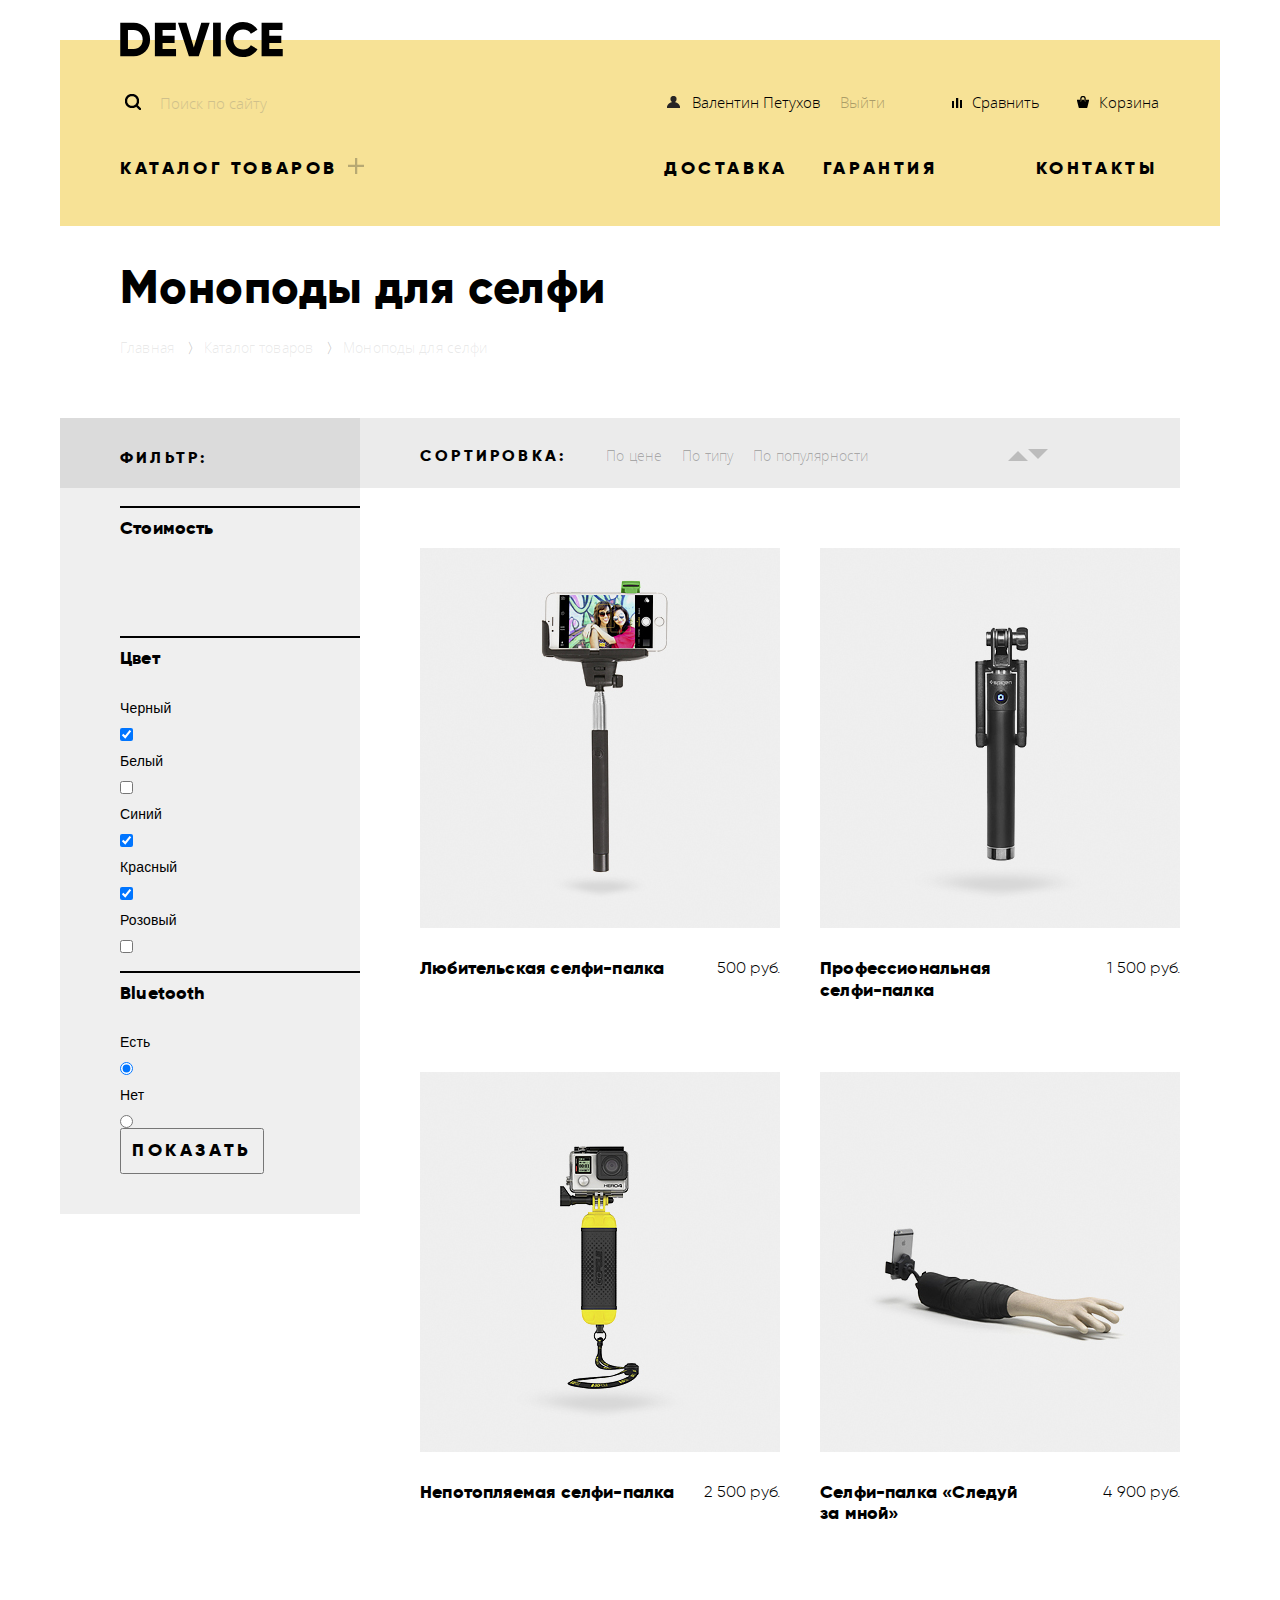
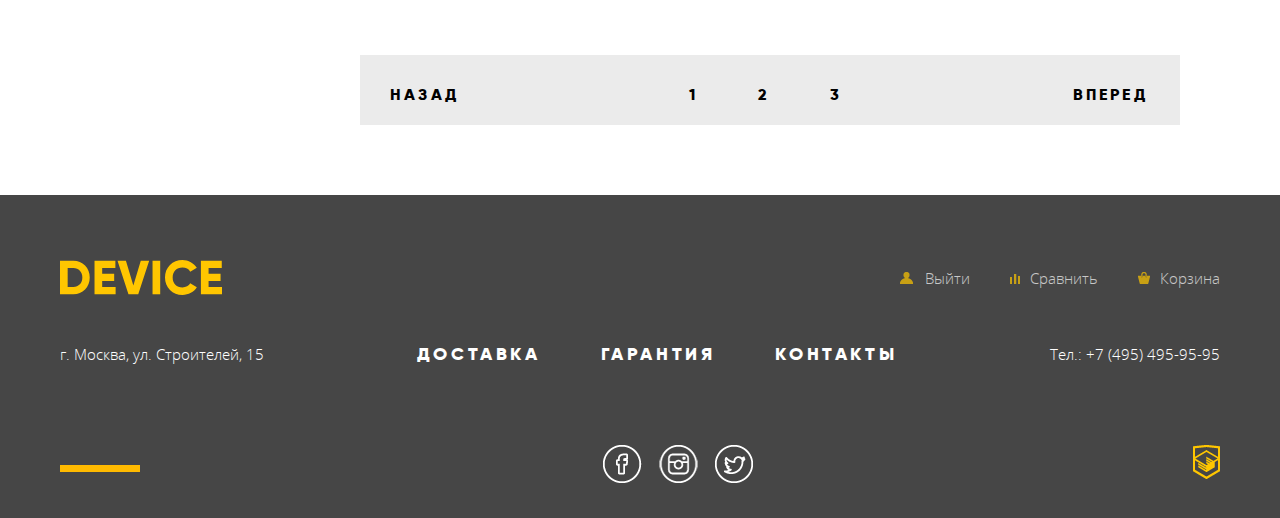
==== commit 5d1256aa: "Оформление страниц: Главная и Каталог" ====
--- a/catalog.html
+++ b/catalog.html
@@ -10,14 +10,19 @@
   <body>
     <header class="main-header">
       <div class="header-container">
-        <img class="header-logo" src="img/logo-device.svg"
-        width="162" height="35" alt="Возможно лучший магазин для гиков)">
+        <a href="/">
+          <img class="header-logo" src="img/logo-device.svg"
+          width="163" height="35" alt="Возможно лучший магазин для гиков)">
+        </a>
         <!--Контейнер с полем поиска, ссылками:
         на профиль, выйти, сравнить, корзина-->
         <div class="user-block">
-          <input class="user-block-search" type="text" name="search"
-          value="Поиск по сайту">
-          <a class="btn-search" href="#">Найти</a> <!--?Кнопка Найти уникальная?-->
+          <div class="user-block-search-wrap">
+            <span class="user-block-search-ico"></span>
+            <input class="user-block-search" type="text" name="search"
+            placeholder="Поиск по сайту">
+            <a class="btn-search" href="#">Найти</a>
+          </div>
           <a class="user-block-person" href="#">Валентин Петухов</a>
           <a class="user-block-logout user-block-logout-active" href="#">Выйти</a>
           <a class="user-block-compare" href="#">Сравнить</a>
@@ -28,9 +33,7 @@
           <ul class="main-nav-items">
             <li class="main-nav-item">
               <div class="main-nav-link-main">
-                <a class="main-nav-link" href="#">Каталог товаров</a>
-                <input class="catalog-menu catalog-menu-active" type="checkbox"
-                name="plus">
+                <a class="main-nav-link main-nav-link-plus" href="#">Каталог товаров</a>
               </div>
               <!--Выпадающее меню-->
               <div class="main-nav-link-sub">
@@ -93,11 +96,15 @@
         <!--Контейнер с формой фильтрации, инструментами сортировки,
         отсортированными товарами, пагинацией-->
         <div class="catalog">
+          <div class="catalog-filter-side">
+          </div>
+
           <!--Контейнер с формой фильтрации-->
           <div class="catalog-filter">
+
             <!--Форма с параметрами фильтрации-->
+            <div class="filter-title">Фильтр:</div>
             <form class="form-filter" method="get">
-              <p class="filter-title">Фильтр:</p>
               <p class="filter-txt">Стоимость</p>
               <!--Слайдер задает критерии по цене-->
               <div class="filter-slider">
@@ -175,8 +182,20 @@
               <!--Карточка товара-->
               <div class="catalog-item">
                 <!--Картинка товара-->
-                <img class="item-img" src="img/catalog-item-1.jpg"
-                width="360" height="380" alt="Любительская селфи-палка"> <!--При наведении на картинку, она фейдится-->
+                <div class="item-inner">
+                  <img class="item-img" src="img/catalog-item-1.jpg"
+                  width="360" height="380" alt="Любительская селфи-палка"> <!--При наведении на картинку, она фейдится-->
+                  <div class="item-to-basket">
+                    <!--Кнопка В корзину-->
+                    <div class="item-to-basket-inner">
+                      <a class="btn">
+                        <div class="btn-stroke-basket"></div>
+                        <div class="btn-basket-txt-wrap">В корзину</div>
+                      </a>
+                      <a class="add-to-compare" href="#">Добавить к сравнению</a>
+                    </div>
+                  </div>
+                </div>
                 <!--Название товара (ссылка)-->
                 <div class="item-txt">
                   <a class="item-name" href="#"> <!-- * 3.13 Ссылкой на отдельную страницу товара является только название товара (отдельную страницу верстать не нужно).-->
@@ -184,63 +203,86 @@
                   </a>
                   <p class="item-price">500 руб.</p>
                 </div>
-                <div class="item-to-basket">
-                <a class="btn">В корзину</a>
-                <a class="add-to-compare" href="#">Добавить к сравнению</a>
-                </div>
                 <div class="new-sign"> <!--* 3.15 У любого товара может быть метка «new»-->
                   New
                 </div>
               </div>
               <!--Карточка товара-->
               <div class="catalog-item">
-                <img class="item-img" src="img/catalog-item-2.jpg"
-                width="360" height="380" alt="Профессиональная селфи-палка"> <!--При наведении на картинку, она фейдится-->
+                <div class="item-inner">
+                  <img class="item-img" src="img/catalog-item-2.jpg"
+                  width="360" height="380" alt="Профессиональная селфи-палка"> <!--При наведении на картинку, она фейдится-->
+                  <div class="item-to-basket">
+                    <!--Кнопка В корзину-->
+                    <div class="item-to-basket-inner">
+                      <a class="btn">
+                        <div class="btn-stroke-basket">
+                        </div>
+                        <div class="btn-basket-txt-wrap">В корзину</div>
+                      </a>
+                      <a class="add-to-compare" href="#">Добавить к сравнению</a>
+                    </div>
+                  </div>
+                </div>
                 <div class="item-txt">
                   <a class="item-name" href="#"> <!-- * 3.13 Ссылкой на отдельную страницу товара является только название товара (отдельную страницу верстать не нужно).-->
-                    Профессиональная селфи-палка
+                    Профессиональная<br>селфи-палка
                   </a>
                   <p class="item-price">1 500 руб.</p>
                 </div>
-                <div class="item-to-basket">
-                <a class="btn">В корзину</a>
-                <a class="add-to-compare" href="#">Добавить к сравнению</a>
-                </div>
                 <div class="new-sign"> <!--* 3.15 У любого товара может быть метка «new»-->
                   New
                 </div>
               </div>
               <!--Карточка товара-->
               <div class="catalog-item">
-                <img class="item-img" src="img/catalog-item-3.jpg"
-                width="360" height="380" alt="Непотопляемая селфи-палка"> <!--При наведении на картинку, она фейдится-->
+                <div class="item-inner">
+                  <img class="item-img" src="img/catalog-item-3.jpg"
+                  width="360" height="380" alt="Непотопляемая селфи-палка"> <!--При наведении на картинку, она фейдится-->
+                  <div class="item-to-basket">
+                    <!--Кнопка В корзину-->
+                    <div class="item-to-basket-inner">
+                      <a class="btn">
+                        <div class="btn-stroke-basket">
+                        </div>
+                        <div class="btn-basket-txt-wrap">В корзину</div>
+                      </a>
+                      <a class="add-to-compare" href="#">Добавить к сравнению</a>
+                    </div>
+                  </div>
+                </div>
                 <div class="item-txt">
                   <a class="item-name" href="#"> <!-- * 3.13 Ссылкой на отдельную страницу товара является только название товара (отдельную страницу верстать не нужно).-->
                     Непотопляемая селфи-палка
                   </a>
                   <p class="item-price">2 500 руб.</p>
                 </div>
-                <div class="item-to-basket">
-                <a class="btn">В корзину</a>
-                <a class="add-to-compare" href="#">Добавить к сравнению</a>
-                </div>
                 <div class="new-sign"> <!--* 3.15 У любого товара может быть метка «new»-->
                   New
                 </div>
               </div>
               <!--Карточка товара-->
               <div class="catalog-item">
-                <img class="item-img" src="img/catalog-item-4.jpg"
-                width="360" height="380" alt="Селфи-палка «Следуй за мной»"> <!--При наведении на картинку, она фейдится-->
+                <div class="item-inner">
+                  <img class="item-img" src="img/catalog-item-4.jpg"
+                  width="360" height="380" alt="Селфи-палка «Следуй за мной»"> <!--При наведении на картинку, она фейдится-->
+                  <div class="item-to-basket">
+                    <!--Кнопка В корзину-->
+                    <div class="item-to-basket-inner">
+                      <a class="btn">
+                        <div class="btn-stroke-basket">
+                        </div>
+                        <div class="btn-basket-txt-wrap">В корзину</div>
+                      </a>
+                      <a class="add-to-compare" href="#">Добавить к сравнению</a>
+                    </div>
+                  </div>
+                </div>
                 <div class="item-txt">
                   <a class="item-name" href="#"> <!-- * 3.13 Ссылкой на отдельную страницу товара является только название товара (отдельную страницу верстать не нужно).-->
-                    Селфи-палка «Следуй за мной»
+                    Селфи-палка «Следуй<br>за мной»
                   </a>
                   <p class="item-price">4 900 руб.</p>
-                </div>
-                <div class="item-to-basket">
-                <a class="btn">В корзину</a>
-                <a class="add-to-compare" href="#">Добавить к сравнению</a>
                 </div>
                 <div class="new-sign new-sign-active"> <!--* 3.15 У любого товара может быть метка «new»-->
                   New
@@ -274,34 +316,36 @@
         <!--Контейнер с лого, войти, сравнить, корзина-->
         <div class="footer-user-block">
           <a href="/">
-            <img class="footer-logo" src="img/logo-device.svg"
+            <img class="footer-logo" src="img/logo-device-footer.svg"
             width="162" height="35" alt="Возможно лучший магазин для гиков)">
           </a>
-          <a class="user-block-logout" href="#">Выйти</a>
-          <a class="user-block-compare" href="#">Сравнить</a>
-          <a class="user-block-basket" href="#">Корзина</a>
+          <a class="user-block-login footer-user-block-login" href="#">Выйти</a>
+          <a class="user-block-compare footer-user-block-compare" href="#">Сравнить</a>
+          <a class="user-block-basket footer-user-block-basket" href="#">Корзина</a>
         </div>
         <!--Контейнер с телефоном, пунктами меню-->
         <div class="footer-nav-contacts">
           <p class="footer-address">г. Москва, ул. Строителей, 15</p>
-          <a class="footer-nav-link" href="#">Доставка</a>
-          <a class="footer-nav-link" href="#">Гарантия</a>
-          <a class="footer-nav-link" href="#">Контакты</a>
+          <div class="footer-nav">
+            <a class="main-nav-link footer-nav-link" href="#">Доставка</a>
+            <a class="main-nav-link footer-nav-link" href="#">Гарантия</a>
+            <a class="main-nav-link footer-nav-link" href="#">Контакты</a>
+          </div>
           <p class="footer-phone">Тел.: +7 (495) 495-95-95</p>
         </div>
         <!--Контейнер с чертой, кнопками соцсетей, ссылкой на HTML academy-->
         <div class="footer-social">
           <div class="stroke stroke-yellow"></div>
           <div class="footer-social-items">
-            <a class="social-btn social-btn-fb" href="#">Фейсбук</a>
-            <a class="social-btn social-btn-insta" href="#">Инстаграм</a>
-            <a class="social-btn social-btn-twi" href="#">Твиттер</a>
+            <a class="social-btn social-btn-fb" href="#"></a>
+            <a class="social-btn social-btn-insta" href="#"></a>
+            <a class="social-btn social-btn-twi" href="#"></a>
           </div>
           <div class="footer-copyright">
             <a class="footer-copyright-link"
             href="https://htmlacademy.ru/intensive/htmlcss">
-              <img src="img/icon-HTMLacademy-logo.svg"
-              width="27" height="34" alt="htmlacademy.ru">
+              <img src="img/icon-HTMLacademy-logo.png" width="27" height="34"
+              alt="htmlacademy.ru">
             </a>
           </div>
         </div>
--- a/css/style.css
+++ b/css/style.css
@@ -1,7 +1,6 @@
 @import "header.css";
 @import "user_block.css";
 @import "main_nav2.css";
-@import "page_main.css";
 @import "sliders.css";
 @import "popular.css";
 @import "services.css";
@@ -57,6 +56,10 @@
   box-sizing: border-box;
 }
 
+.page-main {
+  width: auto;
+}
+
 .icon-search,
 .icon-user,
 .icon-compare,
@@ -85,7 +88,7 @@
 }
 
 .icon-compare{
-	background-position: -120px -21px ;
+	background-position: -120px -21px;
 	width: 10px;
 	height: 10px;
 }
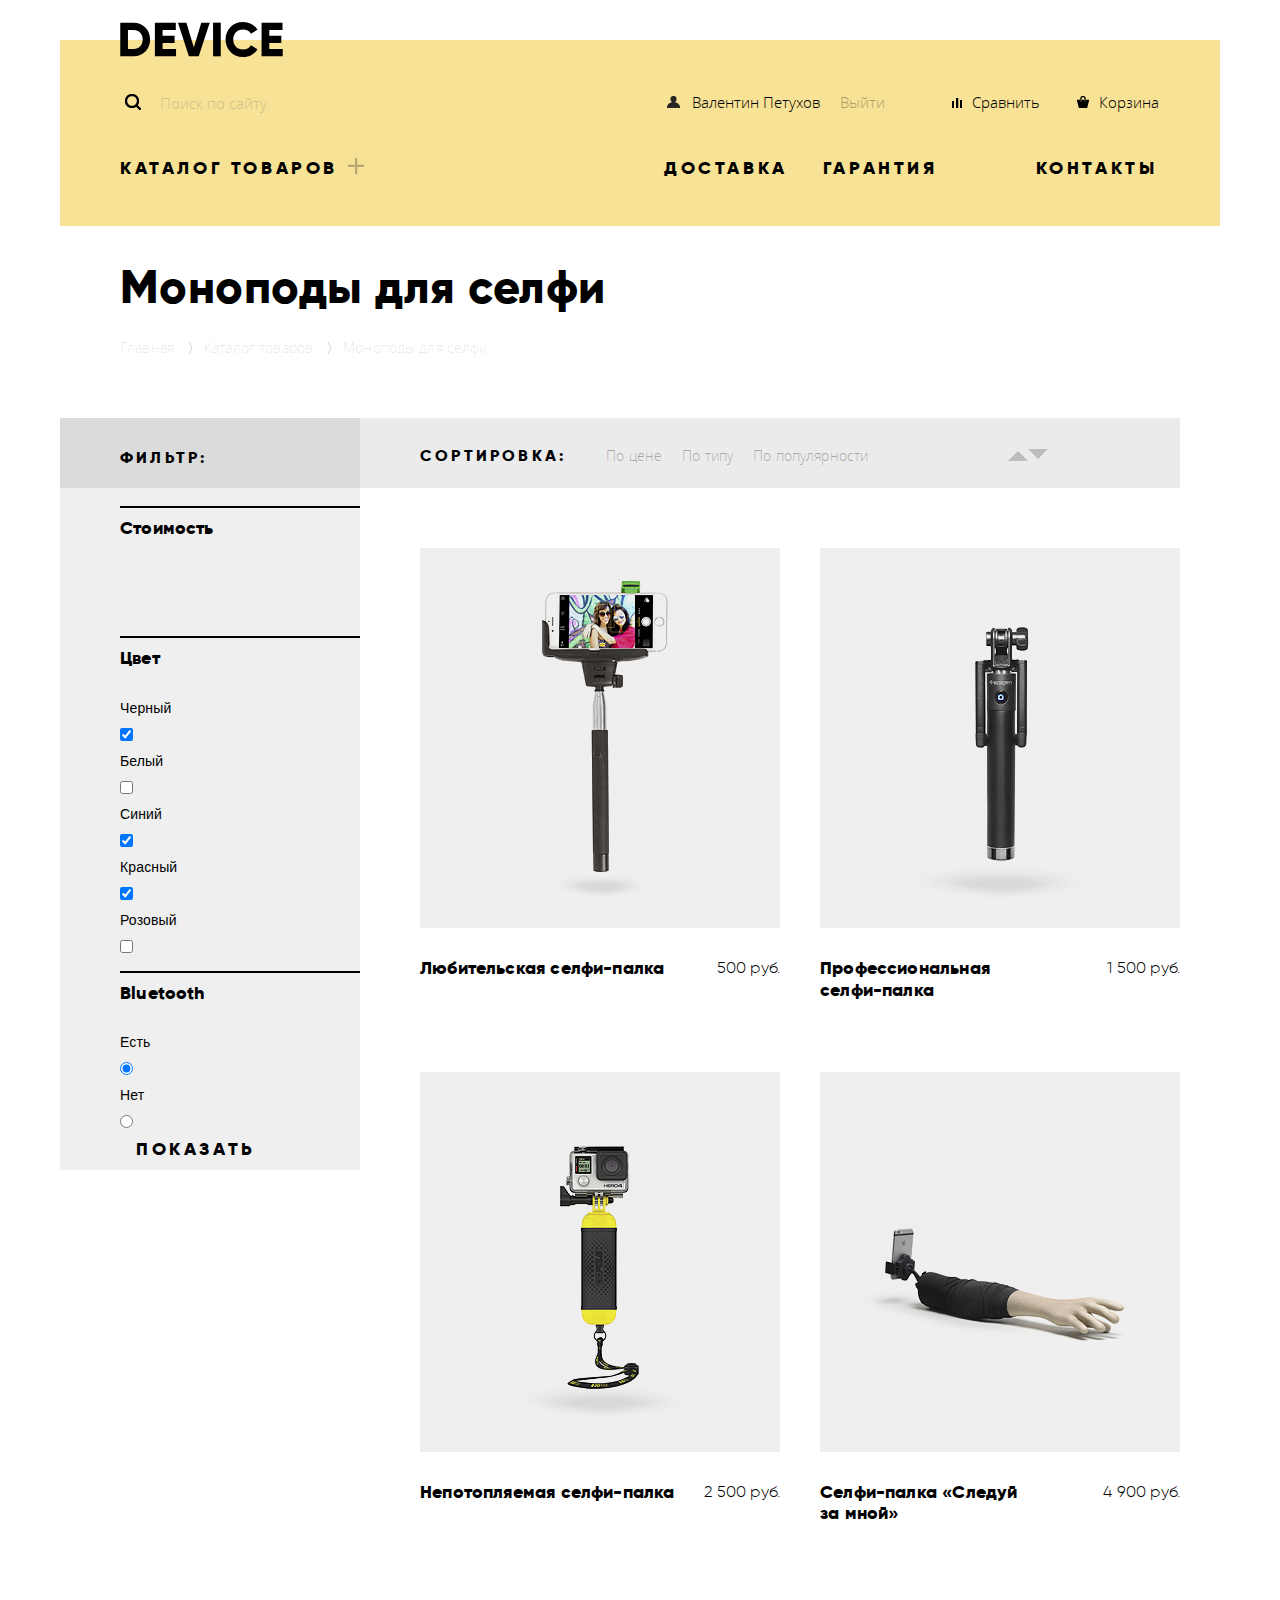
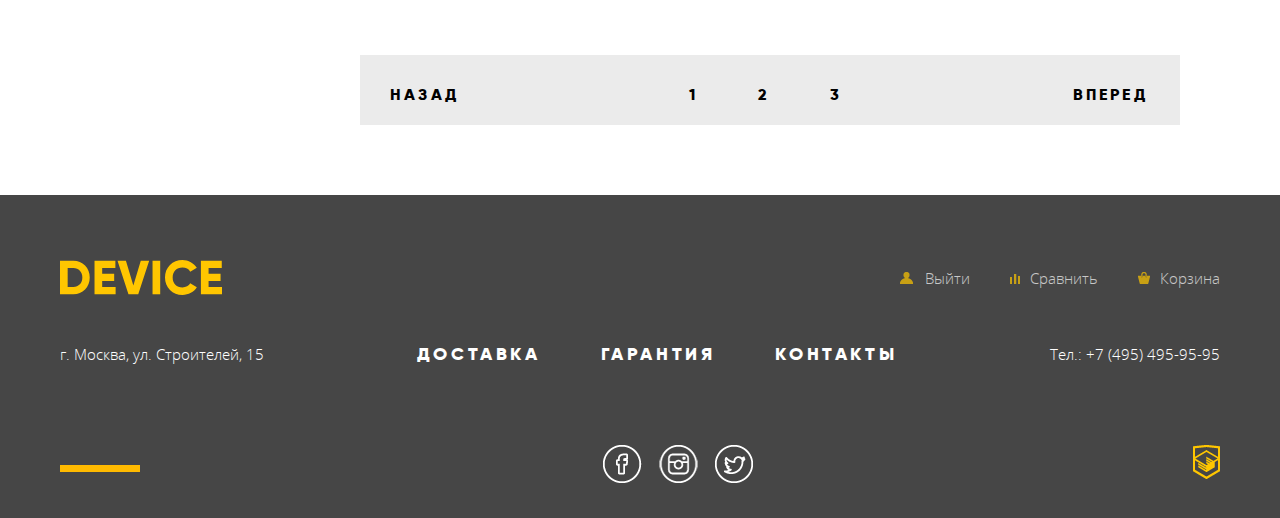
==== commit de075b32: "Правки в Главную и Каталог" ====
--- a/catalog.html
+++ b/catalog.html
@@ -154,7 +154,13 @@
                 <input class="bluetooth-check" id="bluetooth-no" type="radio"
                 name="bluetooth-check" value="no">
               </label>
-              <button class="btn" type="submit">Показать</button>
+              <button class="btn-show" type="submit">
+                <a class="btn" href="#">
+                  <div class="btn-stroke-form">
+                  </div>
+                  Показать
+                </a>
+              </button>
             </form>
           </div>
           <!--Контейнер содержит контейнеры с сортировкой,
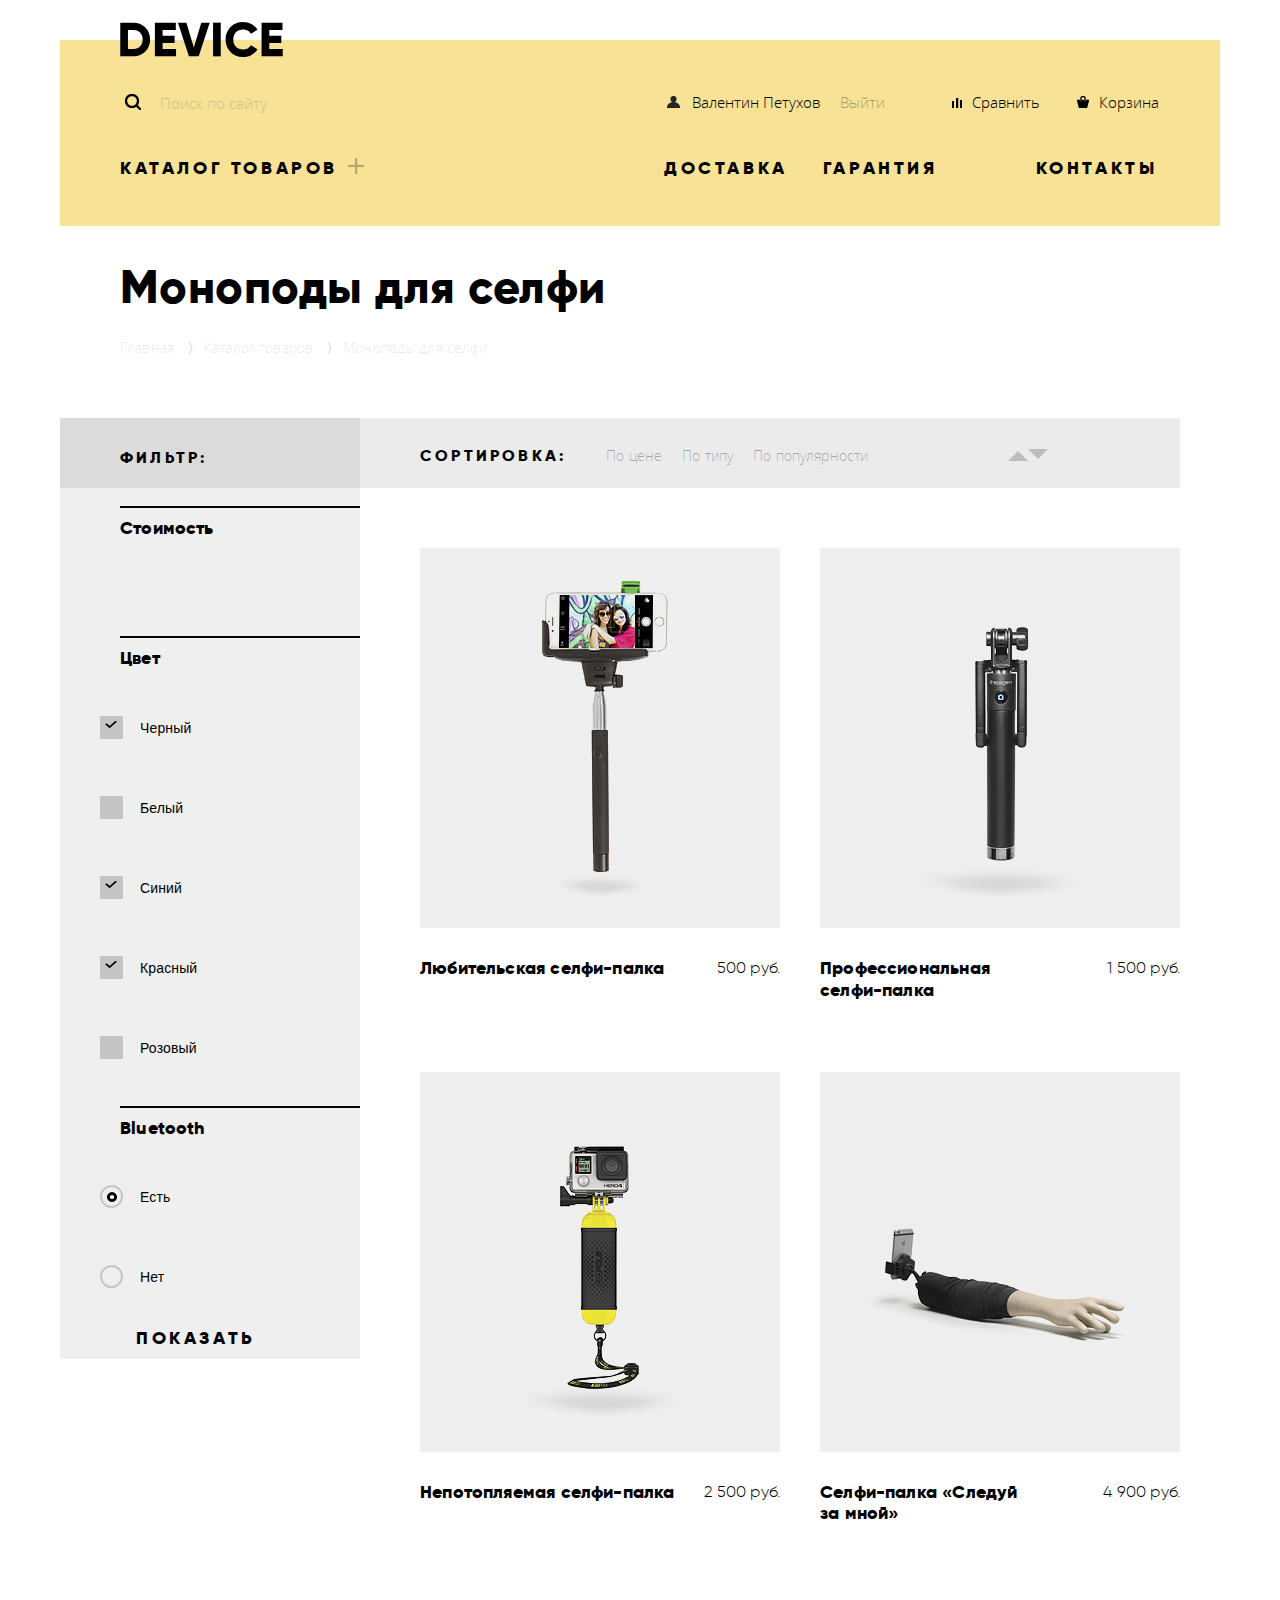
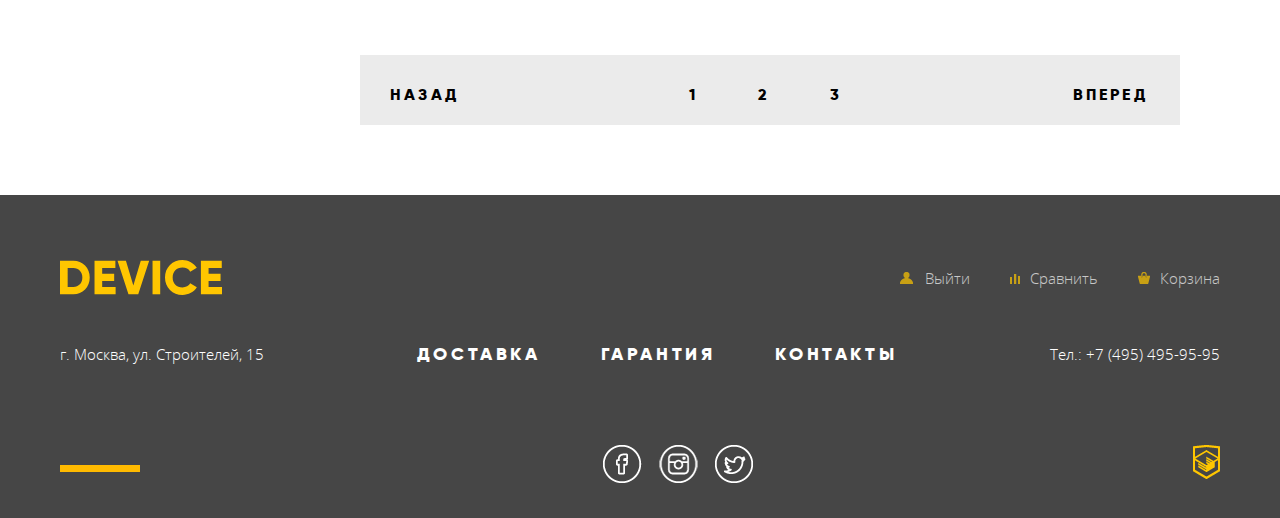
==== commit e4ed46d7: "Оформление Главной и Каталога" ====
--- a/catalog.html
+++ b/catalog.html
@@ -117,42 +117,50 @@
               </div>
               <!--Чекбоксы по цветам и радиобаттоны bluetooth-->
               <p class="filter-txt">Цвет</p>
-              <label>
-                <span>Черный</span>
+              <label class="color-label">
                 <input class="color-choose" id="color-black" type="checkbox"
                 name="black" checked>
-              </label>
-              <label>
-                <span>Белый</span>
+                <span class="checkbox-indicator"></span>
+                Черный
+              </label>
+              <label class="color-label">
                 <input class="color-choose" id="color-white" type="checkbox"
                 name="white">
-              </label>
-              <label>
-                <span>Синий</span>
+                <span class="checkbox-indicator"></span>
+                Белый
+
+              </label>
+              <label class="color-label">
                 <input class="color-choose" id="color-blue" type="checkbox"
                 name="blue" checked>
-              </label>
-              <label>
-                <span>Красный</span>
+                <span class="checkbox-indicator"></span>
+                Синий
+              </label>
+              <label class="color-label">
                 <input class="color-choose" id="color-red" type="checkbox"
                 name="red" checked>
-              </label>
-              <label>
-                <span>Розовый</span>
+                <span class="checkbox-indicator"></span>
+                Красный
+              </label>
+              <label class="color-label">
                 <input class="color-choose" id="color-pink" type="checkbox"
                 name="pink">
+                <span class="checkbox-indicator"></span>
+                Розовый
               </label>
               <!--Ниже радиобаттоны bluetooth-->
               <p class="filter-txt">Bluetooth</p>
-              <label>
-                <span>Есть</span>
+              <label class="bluetooth-label">
                 <input class="bluetooth-check" id="bluetooth-yes" type="radio"
-                name="bluetooth-check" value="yes" checked> <!--Хорошо ли называть одинаково class и name?-->
-              </label>
-              <label>
-                <span>Нет</span>
+                name="bluetooth-check" value="yes" checked>
+                <span class="radio-indicator"></span>
+                Есть
+              </label>
+              <label class="bluetooth-label">
                 <input class="bluetooth-check" id="bluetooth-no" type="radio"
                 name="bluetooth-check" value="no">
+                <span class="radio-indicator"></span>
+                Нет
               </label>
               <button class="btn-show" type="submit">
                 <a class="btn" href="#">
--- a/css/style.css
+++ b/css/style.css
@@ -60,59 +60,1617 @@
   width: auto;
 }
 
-.icon-search,
-.icon-user,
-.icon-compare,
-.icon-cart,
-.main-menu-catalog-plus,
-.slider-choose-indicator,
-.tick-checkbox, .icon-user-footer,
-.icon-compare-footer,
-.icon-cart-footer,
-.icon-facebook,
-.icon-insta,
-.icon-twitter{
-	background: url('../img/sprites.png') no-repeat;
-}
-
-.icon-search{
-	background-position: -16px -16px ;
+/*Шапка — Обертка*/
+.main-header {
+  position: relative;
+  z-index: 1;
+  width: 100%;
+}
+
+/*Шапка - Центровщик*/
+.header-container {
+  margin: 0 auto;
+  margin-top: 40px;
+  padding: 0px 60px;
+  width: 1160px;
+  min-height: 186px;
+  background-color: rgba(247, 226, 150, 1);
+}
+
+/*Шапка - Лого*/
+.header-logo {
+  position: relative;
+  bottom: 18px;
+  width: 163px;
+  height: 35px;
+  margin-bottom: -5px;
+}
+
+.header-logo:hover {
+  opacity: 0.6;
+}
+
+.header-logo:active {
+  opacity: 0.3;
+}
+
+/*main-nav*/
+.main-nav {
+  width: auto;
+  margin: 0 auto;
+}
+
+/*Список с Главным меню*/
+.main-nav-items {
+  padding-left: 0px;
+  list-style-type: none;
+  font-size: 0;
+}
+
+.main-nav-item {
+  position: relative;
+  display: inline-block;
+  vertical-align: top;
+  font-size: 0;
+  margin-right: 300px;
+}
+
+.main-nav-item:nth-of-type(2) {
+  margin-right: 35px;
+}
+
+.main-nav-item:nth-of-type(3) {
+  margin-right: 98px;
+}
+
+.main-nav-item:nth-of-type(4) {
+  margin-right: 0;
+}
+
+/*Главное меню. Ссылки*/
+.main-nav-link {
+  display: inline-block;
+  margin-bottom: 40px;
+  font: 800 18px / 21.6px 'Gilroy', sans-serif;
+  text-transform: uppercase;
+  text-decoration: none;
+  letter-spacing: 3.6px;
+  color: rgba(0, 0, 0, 1);
+}
+
+.main-nav-link-plus::after {
+  opacity: 0.3;
+  content: "";
+  display: inline-block;
+  margin-left: 10px;
+  background-image: url('../img/sprites.png');
+  background-repeat: no-repeat;
+  background-position: -215px -17px ;
 	width: 16px;
 	height: 16px;
 }
 
-.icon-user{
-	background-position: -68px -20px ;
-	width: 13px;
+.main-nav-link:hover {
+  opacity: 0.6;
+}
+
+.main-nav-link:active {
+  opacity: 0.3;
+}
+
+/*Выпадающее меню*/
+.main-nav-link-sub {
+  position: absolute;
+  margin-left: -60px;
+  padding-left: 60px;
+  padding-bottom: 2px;
+  display: none;
+  width: 1160px;
+  background-color: rgba(247, 226, 150, 1);
+}
+
+.main-nav-item:hover .main-nav-link-sub {
+  display: block;
+}
+
+.sub-nav-items {
+  display: inline-block;
+  vertical-align: top;
+  padding-left: 0px;
+  margin-right: 60px;
+  list-style-type: none;
+  font-size: 0;
+}
+
+.sub-nav-link {
+  font: 300 15px / 36px 'Open Sans', sans-serif;
+  letter-spacing: 0.15px;
+  color: #000000;
+  text-decoration: none;
+}
+
+.sub-nav-link:hover {
+  opacity: 0.6;
+}
+
+.sub-nav-link:active {
+  opacity: 0.3;
+}
+
+
+/*user-block*/
+/*Поле поиска, ссылки: на профиль, войти/выйти, сравнить, корзина*/
+.user-block {
+  margin: 0 auto;
+  margin-bottom: 30px;
+  width: auto;
+  font-size: 0;
+
+}
+
+/*Оформление ссылок*/
+.user-block a {
+  display: inline-block;
+  vertical-align: baseline;
+  font: 300 15px / 30px 'Open Sans', sans-serif;
+  color: #000000;
+  text-decoration: none;
+}
+
+.user-block-search-wrap {
+  position: relative;
+  display: inline-block;
+  vertical-align: baseline;
+  margin-right: 40px;
+}
+
+/*Поле поиска*/
+.user-block-search {
+  opacity: 0.3;
+  display: inline-block;
+  vertical-align: top;
+  width: 356px;
+  height: 49px;
+  font: 300 15px / 30px 'Open Sans', sans-serif;
+  color: #000000;
+  background: none;
+  border: none;
+  padding-left: 40px;
+  border-bottom: 2px solid transparent;
+  outline: none;
+}
+
+.user-block-search:hover {
+  opacity: 0.7;
+  border-bottom-color: #000000;
+  outline: none;
+}
+
+.user-block-search:focus {
+  opacity: 1;
+  border-bottom-color: #000000;
+  outline: none;
+}
+
+.user-block-search-ico {
+  position: absolute;
+  pointer-events: none;
+  left: 5px;
+}
+
+.user-block-search-ico::before {
+  content: "";
+  display: inline-block;
+  vertical-align: baseline;
+  margin-right: 10px;
+  margin-top: 15px;
+  background-image: url('../img/sprites.png');
+  background-repeat: no-repeat;
+  background-position: -16px -16px ;
+	width: 16px;
+	height: 16px;
+}
+
+.btn-search {
+  visibility: hidden;
+  display: inline-block;
+  vertical-align: baseline;
+  padding: 6px;
+  padding-left: 17px;
+  margin-right: 66px;
+  width: 85px;
+  height: 49px;
+  border: 2px solid #000000;
+}
+
+.user-block-search:focus + .btn-search {
+    visibility: visible;
+    display: inline-block;
+    vertical-align: baseline;
+    margin-right: 66px;
+    padding: 6px;
+    padding-left: 17px;
+    width: 85px;
+    height: 49px;
+    border: 2px solid #000000;
+  }
+
+/*Ссылка войти*/
+.user-block-login {
+  display: inline-block;
+  vertical-align: baseline;
+  margin-right: 218px;
+}
+
+.user-block-login:hover {
+  opacity: 0.6;
+}
+
+.user-block-login:active {
+  opacity: 0.3;
+}
+
+.user-block-login::before {
+  content: "";
+  display: inline-block;
+  vertical-align: baseline;
+  margin-right: 10px;
+  margin-top: 10px;
+  background-image: url('../img/sprites.png');
+  background-repeat: no-repeat;
+  background-position: -68px -20px ;
+	width: 15px;
 	height: 12px;
 }
 
-.icon-compare{
-	background-position: -120px -21px;
+/*Ссылка в личный кабинет*/
+.user-block-person {
+  display: inline-block;
+  vertical-align: top;
+  margin-right: 20px;
+}
+
+.user-block-person:hover {
+  opacity: 0.6;
+}
+
+.user-block-person:active {
+  opacity: 0.3;
+}
+
+.user-block-person::before {
+  content: "";
+  display: inline-block;
+  vertical-align: baseline;
+  margin-right: 10px;
+  margin-top: 10px;
+  background-image: url('../img/sprites.png');
+  background-repeat: no-repeat;
+  background-position: -68px -20px;
+	width: 15px;
+	height: 12px;
+}
+
+/*Ссылка выйти*/
+.user-block-logout {
+  display: inline-block;
+  vertical-align: top;
+  margin-right: 67px;
+}
+
+.user-block-logout-active {
+  opacity: 0.3;
+}
+
+.user-block-logout:hover {
+  opacity: 0.6;
+}
+
+.user-block-logout:active {
+  opacity: 0.3;
+}
+
+/*Ссылка сравнить*/
+.user-block-compare {
+  display: inline-block;
+  vertical-align: top;
+  margin-right: 37px;
+}
+
+.user-block-compare::before {
+  content: "";
+  display: inline-block;
+  vertical-align: baseline;
+  margin-right: 10px;
+  margin-top: 10px;
+  background-image: url('../img/sprites.png');
+  background-repeat: no-repeat;
+  background-position: -120px -21px;
 	width: 10px;
 	height: 10px;
 }
 
-.icon-cart{
-	background-position: -167px -19px ;
+.user-block-compare:hover {
+  opacity: 0.6;
+}
+
+.user-block-compare:active {
+  opacity: 0.3;
+}
+
+/*Ссылка корзина*/
+.user-block-basket {
+  display: inline-block;
+  vertical-align: top;
+}
+
+.user-block-basket::before {
+  content: "";
+  display: inline-block;
+  vertical-align: baseline;
+  margin-right: 10px;
+  margin-top: 10px;
+  background-image: url('../img/sprites.png');
+  background-repeat: no-repeat;
+  background-position: -167px -19px;
 	width: 12px;
 	height: 12px;
 }
 
-.main-menu-catalog-plus{
-	background-position: -215px -17px ;
-	width: 16px;
-	height: 16px;
-}
-
-.slider-choose-indicator{
-	background-position: -270px -22px ;
+.user-block-basket:hover {
+  opacity: 0.6;
+}
+
+.user-block-basket:active {
+  opacity: 0.3;
+}
+
+/*sliders*/
+.slider-position {
+  width: 100%;
+  margin: 0 auto;
+}
+
+.slider-container {
+  position: relative;
+  width: 1160px;
+  margin: 0 auto;
+}
+
+/*Фон в шапке слайдера*/
+.slide-hat {
+  position: absolute;
+  min-width: 1160px;
+  min-height: 113px;
+  background-color: rgba(247, 226, 150, 1);
+
+}
+
+.slide-indicator {
+  position: absolute;
+  top: 320px;
+  right: 100px;
+}
+
+.index-slide {
+  position: relative;
+  display: none;
+  width: auto;
+  margin-bottom: 100px;
+  padding: 0 60px;
+  font-size: 0;
+}
+
+.index-slide-active {
+  display: block;
+}
+
+.slider-img {
+  display: inline-block;
+  vertical-align: top;
+  margin-right: 20px;
+  width: 480px;
+}
+
+.slider-img img {
+  margin-left: 32px;
+}
+
+.slider-content {
+  display: inline-block;
+  margin-left: 20px;
+  padding-left: 20px;
+  width: 520px;
+  font: 300 15px / 30px 'Open Sans', sans-serif;
+  color: #464646;
+}
+
+.slider-content a {
+  font: 800 18px / 21.6px 'Gilroy', sans-serif;
+  text-transform: uppercase;
+  letter-spacing: 3.6px;
+  color: #000000;
+  text-decoration: none;
+
+}
+
+.btn-wrap {
+  margin-bottom: 60px;
+}
+
+/*Описание в слайдере*/
+.slider-content-txt {
+  margin-bottom: 40px;
+}
+
+/*Заголовки на главной*/
+.index-content-header {
+  /*position: relative;*/
+  margin: 0;
+  margin-bottom: 20px;
+  font: 800 47px / 56.4px 'Gilroy', sans-serif;
+  letter-spacing: 0.47px;
+  color: #000000;
+}
+
+/*Порядковый номер (слайдер)*/
+.slider-number {
+  position: absolute;
+  top: -30px;
+  right: 52px;
+  font: 800 179.2px / 215.04px 'Gilroy', sans-serif;
+  letter-spacing: 1.792px;
+  color: #ffffff;
+}
+
+/*Слайдер. Таблица*/
+.slider-table {
+  width: auto;
+}
+
+/*Заголовок таблицы (слайдер)*/
+.slider-table th {
+  padding: 10px;
+  padding-left: 0;
+  text-align: left;
+  font: 300 13px / 20px Open Sans, sans-serif;
+  letter-spacing: 0.13px;
+  color: #464646;
+}
+
+/*Текст в таблице (слайдер)*/
+.slider-table td {
+  padding: 10px;
+  padding-left: 0;
+  padding-right: 72px;
+  font: 300 36px / 43.2px 'Gilroy', sans-serif;
+  letter-spacing: 0.36px;
+  color: #000000;
+}
+
+/*popular*/
+.popular-position {
+  width: 100%;
+}
+
+.popular-container {
+  width: 1160px;
+  margin: 0 auto;
+  margin-bottom: 65px;
+  font-size: 0;
+}
+
+.popular-items {
+  padding: 0;
+  margin: 0;
+}
+
+.popular-item {
+  display: inline-block;
+  vertical-align: top;
+  margin-right: 40px;
+  width: 160px;
+  font-size: 0;
+}
+
+.popular-item:last-child {
+  margin-right: 0px;
+}
+
+.popular-link {
+  text-decoration: none;
+  text-align: left;
+  font: 800 18px / 21.6px 'Gilroy', sans-serif;
+  letter-spacing: 0.18px;
+  color: rgba(0, 0, 0, 1);
+}
+
+.popular-link p {
+  margin: 0;
+  padding: 0;
+}
+
+.popular-link-square {
+  position: relative;
+  margin-bottom: 35px;
+  width: 160px;
+  height: 160px;
+  background-color: rgba(240, 197, 46, 0.5);
+}
+
+.popular-link-square img {
+  position: absolute;
+  top: 50%;
+  transform: translate(-50%, -50%);
+  left: 50%;
+}
+
+.popular-link-square img.popular-img-bottom {
+  position: absolute;
+  top: auto;
+  bottom: 0;
+  left: 50%;
+  transform: translate(-50%, 0);
+}
+
+.popular-item:hover .popular-link-square {
+  background-color: rgba(240, 197, 46, 1);
+}
+
+.popular-item:active img {
+  opacity: 0.3;
+}
+
+.popular-item:active p{
+  opacity: 0.3;
+}
+
+/*services*/
+.popular-position {
+  width: 100%;
+}
+
+.popular-container {
+  width: 1160px;
+  margin: 0 auto;
+  margin-bottom: 65px;
+  font-size: 0;
+}
+
+.popular-items {
+  padding: 0;
+  margin: 0;
+}
+
+.popular-item {
+  display: inline-block;
+  vertical-align: top;
+  margin-right: 40px;
+  width: 160px;
+  font-size: 0;
+}
+
+.popular-item:last-child {
+  margin-right: 0px;
+}
+
+.popular-link {
+  text-decoration: none;
+  text-align: left;
+  font: 800 18px / 21.6px 'Gilroy', sans-serif;
+  letter-spacing: 0.18px;
+  color: rgba(0, 0, 0, 1);
+}
+
+.popular-link p {
+  margin: 0;
+  padding: 0;
+}
+
+.popular-link-square {
+  position: relative;
+  margin-bottom: 35px;
+  width: 160px;
+  height: 160px;
+  background-color: rgba(240, 197, 46, 0.5);
+}
+
+.popular-link-square img {
+  position: absolute;
+  top: 50%;
+  transform: translate(-50%, -50%);
+  left: 50%;
+}
+
+.popular-link-square img.popular-img-bottom {
+  position: absolute;
+  top: auto;
+  bottom: 0;
+  left: 50%;
+  transform: translate(-50%, 0);
+}
+
+.popular-item:hover .popular-link-square {
+  background-color: rgba(240, 197, 46, 1);
+}
+
+.popular-item:active img {
+  opacity: 0.3;
+}
+
+.popular-item:active p{
+  opacity: 0.3;
+}
+
+/*logos*/
+.index-logos-position {
+  width: 100%;
+  margin: 0 auto;
+}
+
+.index-logos-container {
+  width: 1160px;
+  margin: 0 auto;
+  margin-bottom: 55px;
+}
+
+.index-logos-item {
+  float: left;
+  margin-right: 40px;
+  filter: grayscale(100%);
+  opacity: 0.2;
+}
+
+.index-logos-item:hover {
+  filter: grayscale(0);
+  opacity: 1;
+}
+
+.index-logos-item:last-of-type {
+  margin-right: 0px;
+}
+
+.index-logos-container::after {
+  content: "";
+  display: table;
+  clear: both;
+}
+
+/*about*/
+.info-contacts-position {
+  width: 100%;
+  margin: 0 auto;
+}
+
+.info-contacts-container {
+  width: 1160px;
+  margin: 0 auto;
+  margin-bottom: 40px;
+}
+
+.info-contacts-about {
+  float: left;
+  width: 560px;
+}
+
+.info-contacts-find-us {
+  float: right;
+  width: 560px;
+}
+
+.info-contacts-container::after {
+  content: "";
+  display: table;
+  clear: both;
+}
+
+.about-us-txt {
+  margin-top: 40px;
+  margin-bottom: 40px;
+}
+
+.find-us-txt {
+  margin-top: 40px;
+  margin-bottom: 40px;
+}
+
+.about-us-trans-partners {
+  padding: 0;
+  margin: 0;
+  margin-bottom: 60px;
+  list-style-type: none;
+}
+
+.info-contacts-about .btn {
+  margin-left: 12px;
+}
+
+.trans-partners-item {
+font: 800 16px / 40px 'Gilroy', sans-serif;
+color: #000000;
+}
+
+.trans-partners-item::before {
+  opacity: 0.3;
+  content: "";
+  display: inline-block;
+  vertical-align: baseline;
+  margin-right: 16px;
+  margin-top: 15px;
+  background-image: url('../img/sprites.png');
+  background-repeat: no-repeat;
+  background-position: -269px -21px;
+	width: 12px;
+	height: 12px;
+}
+
+.find-us-map img {
+  margin-bottom: 54px;
+}
+
+.info-contacts-find-us .btn {
+  margin-left: 30px;
+}
+
+.btn:hover .btn-stroke-about {
+  height: 100%;
+}
+
+.find-us-map-popup {
+  display: none;
+  position: fixed;
+  top: 50%;
+  left: 50%;
+  transform: translate(-50%, -50%);
+}
+
+.form-write-us-card {
+  display: none;
+  position: fixed;
+  top: 50%;
+  left: 50%;
+  transform: translate(-50%, -50%);
+  padding: 100px;
+  padding-top: 20px;
+  width: 960px;
+  height: 553px;
+  background-color: rgba(255, 255, 255, 1);
+}
+
+.form-write-us-card .btn-close {
+  margin-left: 766px;
+
+}
+
+.form-write-us {
+  width: auto;
+  margin: 0 auto;
+  font-size: 0;
+
+}
+
+.form-write-us label {
+  display: inline-block;
+  vertical-align: top;
+  margin-right: 40px;
+  margin-bottom: 35px;
+  font: 800 18px / 18px 'Gilroy', sans-serif;
+  color: rgba(0, 0, 0, 1);
+}
+
+.form-write-us label:nth-of-type(2) {
+  margin-right: 0;
+}
+
+.form-write-us input {
+  margin-top: 14px;
+  padding: 14px;
+  width: 360px;
+  height: 50px;
+  background-color: rgba(229, 229, 229, 0.5);
+  border: 0;
+  box-shadow: none;
+  font: 300 15px / 30px OpenSans, sans-serif;
+  color: rgba(70, 70, 70, 0.4);
+}
+
+.form-write-us textarea {
+  display: block;
+  margin-bottom: 50px;
+  padding: 14px;
+  width: 100%;
+  height: 156px;
+  background-color: rgba(229, 229, 229, 0.5);
+  border: 0;
+  box-shadow: 0;
+  font: 300 15px / 30px OpenSans, sans-serif;
+  color: rgba(70, 70, 70, 0.4);
+}
+
+.form-write-us p {
+  font: 800 18px / 18px 'Gilroy', sans-serif;
+  color: rgba(0, 0, 0, 1);
+}
+
+.form-write-us button {
+  font: 800 18px / 21.6px 'Gilroy', sans-serif;
+  text-transform: uppercase;
+  text-decoration: none;
+  letter-spacing: 3.6px;
+  color: rgba(0, 0, 0, 1);
+}
+
+
+/*catalog*/
+.page-main-container {
+  width: 100%;
+  margin: 0 auto;
+}
+
+/*Заголовок каталога*/
+.main-title {
+  margin: 0 auto;
+  margin-top: 33px;
+  margin-bottom: 15px;
+  padding: 0 60px;
+  width: 1160px;
+  font: 800 47px / 56.4px 'Gilroy', sans-serif;
+  letter-spacing: 0.47px;
+  color: rgba(0, 0, 0, 1);
+}
+
+/*Хлебные крошки под заголовком*/
+.breadcrumbs {
+  margin: 0 auto;
+  margin-bottom: 50px;
+
+  width: 1160px;
+  padding: 0 60px;
+  list-style-type: none;
+  font-size: 0;
+}
+
+.breadcrumbs-item {
+  opacity: 0.3;
+  display: inline-block;
+  vertical-align: top;
+  margin-right: 20px;
+}
+
+.breadcrumbs-item:hover {
+  opacity: 0.6;
+}
+
+.breadcrumbs-item:active {
+  opacity: 0.1;
+}
+
+.breadcrumbs-item a {
+  position: relative;
+  margin-right: 10px;
+  font: 300 14px / 36px 'Open Sans', sans-serif;
+  letter-spacing: 0.14px;
+  color: rgba(0, 0, 0, 0.3);
+  text-decoration: none;
+}
+
+.breadcrumbs-item a::after {
+  position: absolute;
+  right: -27px;
+  display: inline-block;
+  content: "〉";
+  font: 400 14px / 36px 'Open Sans', sans-serif;
+  color: rgba(0, 0, 0, 1);
+}
+
+.breadcrumbs-item p {
+  margin: 0;
+  font: 300 14px / 36px 'Open Sans', sans-serif;
+  letter-spacing: 0.14px;
+  color: rgba(0, 0, 0, 0.3)
+}
+
+/*Контейнер с фильтром, сортировкой, пагинацией*/
+.catalog {
+  position: relative;
+  margin: 0 auto;
+  padding: 0;
+  width: 1160px;
+  font-size: 0;
+}
+
+.catalog-filter-side {
+  position: absolute;
+  z-index: -3
+  left: -100px;
+  width: 468px;
+  background-color: rgba(238, 238, 238, 1);
+}
+
+.filter-title {
+  padding: 30px 60px;
+  width: 100%;
+  height: 70px;
+  background-color: rgba(219, 219, 219, 1)
+}
+
+/*Блок с формой фильтрации*/
+.catalog-filter {
+  display: inline-block;
+  vertical-align: top;
+  width: 300px;
+  background-color: rgba(239, 239, 239, 1);
+}
+
+.form-filter {
+  padding-left: 60px;
+}
+
+.form-filter label {
+  font: 300 14px / 40px OpenSans, sans-serif;
+  letter-spacing: 0.14px;
+  color: rgba(0, 0, 0, 1);
+}
+
+.color-label input[type="checkbox"] {
+  display: none;
+}
+
+.color-label {
+  position: relative;
+  display: block;
+  padding: 20px;
+  cursor: pointer;
+}
+
+.color-label input[type="checkbox"] + .checkbox-indicator {
+  position: absolute;
+  top: 28px;
+  left: -20px;
+  width: 23px;
+  height: 23px;
+  background-color: rgba(196, 196, 196, 1);
+}
+
+.color-label input[type="checkbox"]:checked + .checkbox-indicator::before {
+  content: "";
+  position: absolute;
+  top: 5px;
+  left: 5px;
+  background-image: url('../img/sprites.png');
+  background-repeat: no-repeat;
+  background-position: -315px -21px ;
+	width: 12px;
+	height: 12px;
+}
+
+.bluetooth-label input[type="radio"] {
+  display: none;
+}
+
+.bluetooth-label {
+  position: relative;
+  display: block;
+  padding: 20px;
+  cursor: pointer;
+}
+
+.bluetooth-label input[type="radio"] + .radio-indicator {
+  position: absolute;
+  top: 28px;
+  left: -20px;
+  width: 23px;
+  height: 23px;
+  border: 2px solid rgba(198, 198, 198, 1);
+  border-radius: 50%;
+}
+
+.bluetooth-label input[type="radio"]:checked + .radio-indicator::before {
+  content: "";
+  position: absolute;
+  top: 5px;
+  left: 5px;
+  background-image: url('../img/sprites.png');
+  background-repeat: no-repeat;
+  background-position: -270px -22px ;
 	width: 10px;
 	height: 10px;
 }
 
-.tick-checkbox{
-	background-position: -315px -21px ;
+.btn-stroke-form {
+  position: absolute;
+  z-index: -1;
+  top: 50%;
+  transform: translate(-50%, -50%);
+  left: 50%;
+  display: block;
+  width: 200px;
+  height: 8px;
+  background-color: rgba(240, 197, 46, 1);
+  transition: height .2s;
+}
+
+.btn-show {
+  height: 40px;
+  background-color: rgba(239, 239, 239, 1);
+  border: 0;
+}
+
+/*Заголовок фильтра*/
+.filter-title {
+  margin: 0;
+  font: 800 16px / 19.2px 'Gilroy', sans-serif;
+  text-transform: uppercase;
+  letter-spacing: 3.2px;
+  color: rgba(0, 0, 0, 1)
+}
+
+.filter-txt {
+  padding-top: 10px;
+  font: 800 18px / 21.6px 'Gilroy', sans-serif;
+  letter-spacing: 0.18px;
+  color: rgba(0, 0, 0, 1);
+  border-top: 2px solid rgba(0, 0, 0, 1);
+}
+
+.color-choose {
+  display: block;
+}
+
+/*Блок с содержанием*/
+.catalog-content {
+  display: inline-block;
+  vertical-align: top;
+  width: 820px;
+}
+
+/*Инструменты сортировки*/
+.catalog-sort {
+  display: block;
+  height: 70px;
+  margin: 0;
+  padding: 20px 60px;
+  font-size: 0;
+  background-color: rgba(0, 0, 0, 0.08)
+
+}
+
+/*Заголовок сортировки*/
+.catalog-sort-title {
+  display: inline-block;
+  margin: 0;
+  margin-right: 40px;
+  font: 800 16px / 19.2px 'Gilroy', sans-serif;
+  text-transform: uppercase;
+  letter-spacing: 3.2px;
+  color: rgba(0, 0, 0, 1)
+}
+
+.catalog-sort-menu {
+  display: inline-block;
+  margin: 0;
+  margin-right: 120px;
+  padding-left: 0px;
+  list-style-type: none;
+  font-size: 0;
+}
+
+.sort-menu-item {
+  display: inline-block;
+  margin-right: 20px;
+}
+
+.sort-menu-item a {
+  font: 300 14px / 36px 'Open Sans', sans-serif;
+  letter-spacing: 0.14px;
+  color: rgba(0, 0, 0, 0.3);
+  text-decoration: none;
+}
+
+.sort-menu-arrow-up {
+  display: inline-block;
+  width: 17px;
+  height: 9px;
+  border: 10px solid transparent;
+  border-bottom: 10px solid rgba(0, 0, 0, 0.2);
+}
+
+.sort-menu-arrow-down {
+  position: relative;
+  top: 8px;
+  display: inline-block;
+  width: 17px;
+  height: 9px;
+  border: 10px solid transparent;
+  border-top: 10px solid rgba(0, 0, 0, 0.2);
+}
+
+/*Контейнер с выдачей товаров*/
+.catalog-items {
+  display: block;
+  padding: 60px 0 60px 60px;
+}
+
+/*Карточка товара*/
+.item-inner {
+  position: relative;
+  margin-bottom: 30px;
+}
+
+.item-to-basket {
+  display: none;
+  position: absolute;
+  width: 100%;
+  height: 100%;
+  top: 0;
+  left: 0;
+  text-align: center;
+  background-color: rgba(238, 238, 238, 0.7);
+}
+
+.item-to-basket-inner {
+  display: block;
+  position: absolute;
+  top: 50%;
+  left: 50%;
+  transform: translate(-50%, -50%);
+  text-align: center;
+}
+
+.item-to-basket .btn {
+  /*display: none;*/
+  margin-bottom: 0;
+  margin-top: 40px;
+}
+
+
+.btn-basket-txt-wrap {
+  position: relative;
+}
+
+.btn-stroke-basket {
+  position: absolute;
+
+  top: 50%;
+  transform: translate(-50%, -50%);
+  left: 50%;
+  display: block;
+  width: 200px;
+  height: 8px;
+  background-color: rgba(240, 197, 46, 1);
+  transition: height .2s;
+}
+
+.item-to-basket .btn:hover .btn-stroke-basket {
+  height: 100%;
+}
+
+.add-to-compare {
+  font: 300 13px / 36px 'Open Sans', sans-serif;
+  letter-spacing: 0.13px;
+  color: rgba(0, 0, 0, 0.5);
+  text-decoration: none;
+}
+
+.catalog-item {
+  position: relative;
+  display: inline-block;
+  vertical-align: top;
+  width: 360px;
+  margin-bottom: 40px;
+  font-size: 0;
+}
+
+.catalog-item:hover {
+  cursor: pointer;
+}
+
+.catalog-item:hover .item-to-basket {
+  display: block;
+}
+
+.catalog-item:nth-of-type(odd) {
+  margin-right: 40px;
+}
+
+.catalog-item img {
+  display: block;
+}
+
+.item-name {
+  display: inline-block;
+  vertical-align: top;
+  margin-right: 10px;
+  width: 72%;
+  font: 800 18px / 21.6px Gilroy, sans-serif;
+  letter-spacing: 0.18px;
+  color: rgba(0, 0, 0, 1);
+  text-decoration: none;
+}
+
+.item-price {
+  float: right;
+  display: inline-block;
+  vertical-align: top;
+  margin: 0;
+  font: 300 16px / 19.2px Gilroy, sans-serif;
+  letter-spacing: 0.16px;
+  color: rgba(0, 0, 0, 1);
+  text-decoration: none;
+}
+
+/*Контейнер с пагинацией*/
+.pagination-items {
+  display: block;
+  margin: 0 auto;
+  margin-bottom: 70px;
+  padding: 0;
+  width: auto;
+  height: 70px;
+  font-size: 0;
+  background-color: rgba(0, 0, 0, 0.08)
+}
+
+.pagination-item {
+  display: inline-block;
+  vertical-align: top;
+  margin: 30px;
+}
+
+.pagination-item:first-of-type {
+  margin-right: 200px;
+}
+
+.pagination-item:nth-of-type(4) {
+  margin-right: 200px;
+}
+
+.pagination-items a {
+  font: 800 16px / 19.2px Gilroy, sans-serif;
+  text-transform: uppercase;
+  text-decoration: none;
+  letter-spacing: 3.2px;
+  color: rgba(0, 0, 0, 1)
+}
+
+/*btn*/
+
+.btn {
+  position: relative;
+  display: inline-block;
+  padding: 10px;
+  margin-bottom: 40px;
+  font: 800 18px / 21.6px 'Gilroy', sans-serif;
+  text-transform: uppercase;
+  text-decoration: none;
+  letter-spacing: 3.6px;
+  color: rgba(0, 0, 0, 1);
+  text-align: center;
+}
+
+.slider-content .btn {
+  margin-left: 30px;
+}
+
+.btn-stroke {
+  position: absolute;
+  z-index: -1;
+  top: 50%;
+  transform: translate(-50%, -50%);
+  left: 50%;
+  display: block;
+  width: 220px;
+  height: 8px;
+  background-color: rgba(240, 197, 46, 1);
+  transition: height .2s;
+}
+
+.btn:hover .btn-stroke {
+  height: 100%;
+}
+
+.btn:active {
+  color: rgba(0, 0, 0, 0.3);
+}
+
+.btn-stroke-about {
+  position: absolute;
+  z-index: -1;
+  top: 50%;
+  transform: translate(-50%, -50%);
+  left: 50%;
+  display: block;
+  width: 260px;
+  height: 8px;
+  background-color: rgba(240, 197, 46, 1);
+  transition: height .2s;
+}
+
+
+/*stroke*/
+.stroke {
+  display: block;
+  margin-top: 40px;
+  margin-bottom: 40px;
+  width: 80px;
+  height: 7px;
+}
+
+.stroke-white {
+  width: 100px;
+  background-color: rgba(255, 255, 255, 1);
+}
+
+.stroke-black {
+  background-color: rgba(0, 0, 0, 1);
+}
+
+.stroke-yellow {
+  float: left;
+  display: inline-block;
+  vertical-align: baseline;
+  margin: 0;
+  margin-top: 20px;
+  background-color: rgba(255, 186, 0, 1);
+}
+
+/*footer*/
+.main-footer {
+  width: 100%;
+  margin: 0 auto;
+  background-color: rgba(70, 70, 70, 1);
+}
+
+.footer-container {
+  margin: 0 auto;
+  padding-top: 65px;
+  width: 1160px;
+  min-height: 323px;
+  background-color: rgba(70, 70, 70, 1);
+}
+
+.footer-user-block {
+  margin: 0 auto;
+  margin-bottom: 35px;
+  width: 1160px;
+  font-size: 0px;
+}
+
+.footer-logo {
+  display: inline-block;
+  vertical-align: top;
+  margin-right: 678px;
+}
+
+.footer-user-block .user-block-login {
+  display: inline-block;
+  vertical-align: top;
+  margin-right: 40px;
+}
+
+.footer-user-block .user-block-compare {
+  display: inline-block;
+  vertical-align: top;
+  margin-right: 40px;
+}
+
+.footer-user-block .user-block-basket {
+  display: inline-block;
+  vertical-align: top;
+}
+
+.footer-user-block a {
+  display: inline-block;
+  font: 300 15px / 36px 'Open Sans', sans-serif;
+  color: rgba(255, 255, 255, 1);
+  text-decoration: none;
+}
+
+.footer-user-block-login::before {
+  content: "";
+  display: inline-block;
+  margin-right: 10px;
+  background-image: url('../img/sprites.png');
+  background-repeat: no-repeat;
+  background-position: -20px -68px ;
+	width: 15px;
+	height: 12px;
+}
+
+.footer-user-block-login {
+  opacity: 0.7;
+}
+
+.footer-user-block-login:hover {
+  opacity: 1;
+}
+
+.footer-user-block-login:active {
+  opacity: 0.3;
+}
+
+.footer-user-block-login::before {
+  content: "";
+  display: inline-block;
+  margin-right: 10px;
+  background-image: url('../img/sprites.png');
+  background-repeat: no-repeat;
+  background-position: -20px -68px ;
+	width: 15px;
+	height: 12px;
+}
+
+.footer-user-block-compare::before {
+  content: "";
+  display: inline-block;
+  margin-right: 10px;
+  background-image: url('../img/sprites.png');
+  background-repeat: no-repeat;
+  background-position: -70px -70px ;
+	width: 10px;
+	height: 10px;
+}
+
+.footer-user-block-compare {
+  opacity: 0.7;
+}
+
+.footer-user-block-compare:hover {
+  opacity: 1;
+}
+
+.footer-user-block-compare:active {
+  opacity: 0.3;
+}
+
+.footer-user-block-basket::before {
+  content: "";
+  display: inline-block;
+  margin-right: 10px;
+  background-image: url('../img/sprites.png');
+  background-repeat: no-repeat;
+  background-position: -117px -67px ;
 	width: 12px;
-	height: 7px;
-}
+	height: 12px;
+}
+
+.footer-user-block-basket {
+  opacity: 0.7;
+}
+
+.footer-user-block-basket:hover {
+  opacity: 1;
+}
+
+.footer-user-block-basket:active {
+  opacity: 0.3;
+}
+
+.footer-nav-contacts {
+  margin: 0 auto;
+  margin-bottom: 70px;
+  width: auto;
+  font-size: 0;
+  text-align: center;
+}
+
+.footer-nav-contacts::after {
+  content: "";
+  display: table;
+  clear: both;
+}
+
+.footer-nav-contacts p {
+  margin-top: 0;
+  margin-bottom: 0;
+}
+
+.footer-address {
+  float: left;
+  display: inline-block;
+  vertical-align: top;
+  padding: 5px 5px 5px 0;
+  font: 300 15px / 30px 'Open Sans', sans-serif;
+  color: rgba(255, 255, 255, 1);
+  text-decoration: none;
+}
+
+.footer-nav {
+  display: inline-block;
+  vertical-align: top;
+  width: auto;
+  margin: 0 auto;
+}
+
+.footer-nav-link {
+  display: inline-block;
+  vertical-align: top;
+  padding: 10px;
+  margin-right: 40px;
+  margin-bottom: 0;
+  font: 800 18px / 21.6px 'Gilroy', sans-serif;
+  text-transform: uppercase;
+  text-decoration: none;
+  letter-spacing: 3.6px;
+  color: rgba(255, 255, 255, 1);
+  text-decoration: none;
+}
+
+.footer-nav-link:nth-of-type(3) {
+  margin-right: 0px;
+}
+
+.footer-phone {
+  float: right;
+  display: inline-block;
+  vertical-align: top;
+  padding: 5px 0 5px 5px;
+  font: 300 15px / 30px 'Open Sans', sans-serif;
+  color: rgba(255, 255, 255, 1);
+  text-decoration: none;
+}
+
+.footer-social {
+  margin: 0 auto;
+  width: auto;
+  font-size: 0;
+  text-align: center;
+}
+
+.footer-social::after {
+  content: "";
+  display: table;
+  clear: both;
+}
+
+.footer-social-items {
+  display: inline-block;
+  vertical-align: top;
+  width: auto;
+  margin: 0 auto;
+  font-size: 0;
+  text-align: center;
+}
+
+.social-btn {
+  position: relative;
+  display: inline-block;
+  vertical-align: top;
+  margin-right: 16px;
+  font-size: 0;
+  width: 40px;
+  height: 40px;
+}
+
+.social-btn::before {
+  content: "";
+  width: 40px;
+  height: 40px;
+  position: absolute;
+  background-image: url('../img/sprites.png');
+  background-repeat: no-repeat;
+}
+
+.social-btn-fb::before {
+  background-position: -155px -55px;
+	width: 40px;
+	height: 40px;
+}
+
+.social-btn-insta::before {
+  background-position: -205px -55px;
+	width: 40px;
+	height: 40px;
+}
+
+.social-btn-twi::before {
+  background-position: -255px -55px;
+	width: 40px;
+	height: 40px;
+}
+
+.footer-copyright {
+  float: right;
+  display: inline-block;
+  vertical-align: baseline;
+}
